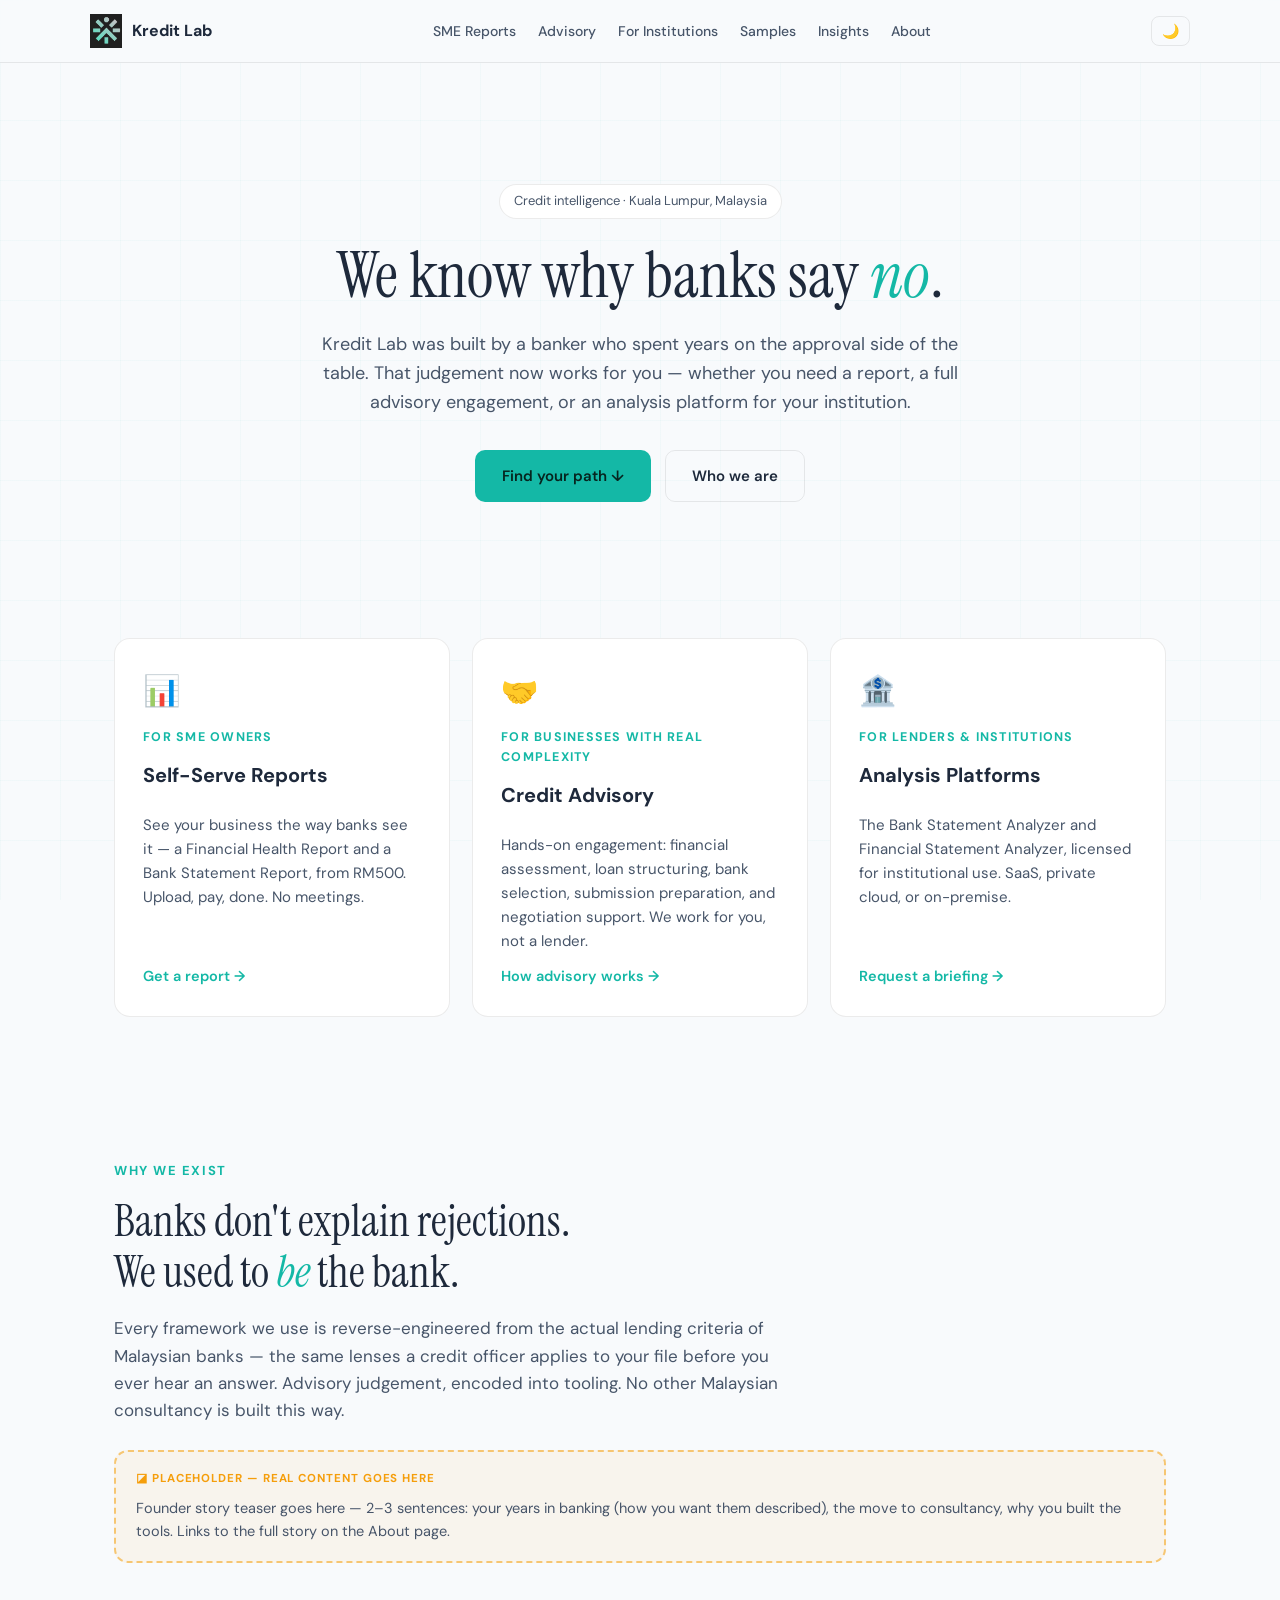
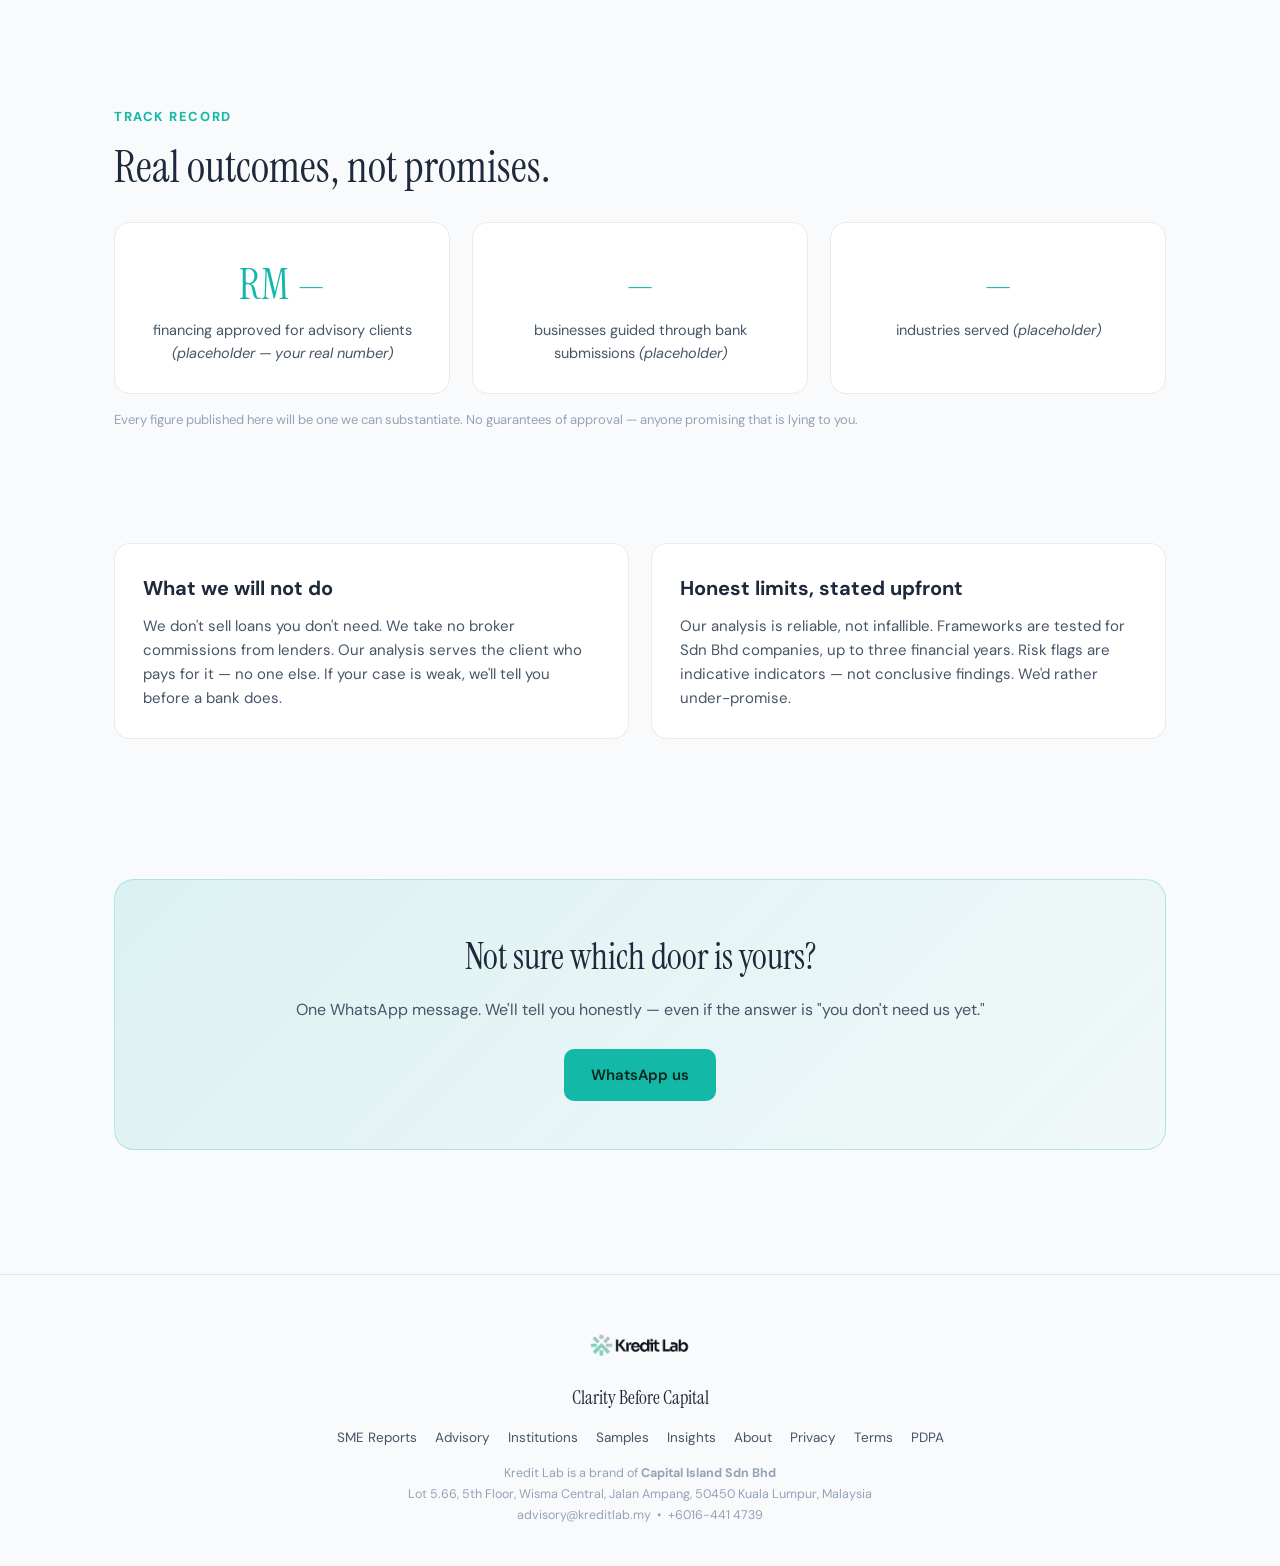
==== index.html @ d52dfe30 "Kredit Lab site - GitHub Pages deploy Co-Authored-By: Claude Fable 5 <noreply@anthropic.com>" ====
<!DOCTYPE html>
<html lang="en" data-theme="light">
<head>
    <meta charset="UTF-8">
    <meta name="viewport" content="width=device-width, initial-scale=1.0">
    <title>Kredit Lab — Credit Intelligence for Malaysian Businesses | Clarity Before Capital</title>
    <meta name="description" content="Built by a banker who sat on the approval side. Financial clarity for SMEs, hands-on credit advisory, and licensed analysis platforms for lenders.">
    <link rel="icon" type="image/png" href="/Chromtabs-logo.png">
    <link rel="preconnect" href="https://fonts.googleapis.com">
    <link rel="preconnect" href="https://fonts.gstatic.com" crossorigin>
    <link href="https://fonts.googleapis.com/css2?family=DM+Sans:ital,opsz,wght@0,9..40,400;0,9..40,500;0,9..40,600;0,9..40,700;1,9..40,400&family=Instrument+Serif:ital@0;1&display=swap" rel="stylesheet">
    <link rel="stylesheet" href="/assets/site.css">
    <script src="/assets/site.js"></script>
</head>
<body>

<nav class="site-nav">
    <div class="nav-inner">
        <a class="logo" href="/"><img src="/Chromtabs-logo.png" alt="Kredit Lab logo"> Kredit Lab</a>
        <div class="nav-links">
            <a href="/services/reports">SME Reports</a>
            <a href="/services/advisory">Advisory</a>
            <a href="/services/institutions">For Institutions</a>
            <a href="/samples">Samples</a>
            <a href="/insights">Insights</a>
            <a href="/about">About</a>
        </div>
        <div style="display:flex; gap:10px; align-items:center;">
            <button class="toggle-btn" data-theme-toggle onclick="toggleTheme()">🌙</button>
            <button class="nav-menu-btn" onclick="toggleMenu()">☰</button>
        </div>
    </div>
</nav>

<main>

    <!-- HERO -->
    <section class="hero container">
        <span class="eyebrow">Credit intelligence · Kuala Lumpur, Malaysia</span>
        <h1>We know why banks say <em>no</em>.</h1>
        <p class="lead">
            Kredit Lab was built by a banker who spent years on the approval side of the table.
            That judgement now works for you — whether you need a report, a full advisory
            engagement, or an analysis platform for your institution.
        </p>
        <div class="btn-row">
            <a class="btn btn-primary" href="#doors">Find your path ↓</a>
            <a class="btn btn-secondary" href="/about">Who we are</a>
        </div>
    </section>

    <!-- THREE DOORS -->
    <section class="block tight" id="doors">
        <div class="container">
            <div class="grid-3">
                <a class="card door" href="/services/reports">
                    <span class="door-icon">📊</span>
                    <span class="door-who">For SME owners</span>
                    <h3>Self-Serve Reports</h3>
                    <p>See your business the way banks see it — a Financial Health Report and a
                       Bank Statement Report, from RM500. Upload, pay, done. No meetings.</p>
                    <span class="door-cta">Get a report →</span>
                </a>
                <a class="card door" href="/services/advisory">
                    <span class="door-icon">🤝</span>
                    <span class="door-who">For businesses with real complexity</span>
                    <h3>Credit Advisory</h3>
                    <p>Hands-on engagement: financial assessment, loan structuring, bank selection,
                       submission preparation, and negotiation support. We work for you, not a lender.</p>
                    <span class="door-cta">How advisory works →</span>
                </a>
                <a class="card door" href="/services/institutions">
                    <span class="door-icon">🏦</span>
                    <span class="door-who">For lenders &amp; institutions</span>
                    <h3>Analysis Platforms</h3>
                    <p>The Bank Statement Analyzer and Financial Statement Analyzer, licensed for
                       institutional use. SaaS, private cloud, or on-premise.</p>
                    <span class="door-cta">Request a briefing →</span>
                </a>
            </div>
        </div>
    </section>

    <!-- STORY STRIP -->
    <section class="block">
        <div class="container">
            <span class="section-label">Why We Exist</span>
            <h2 class="section-title">Banks don't explain rejections.<br>We used to <em>be</em> the bank.</h2>
            <p class="section-sub" style="margin-bottom:26px;">
                Every framework we use is reverse-engineered from the actual lending criteria of
                Malaysian banks — the same lenses a credit officer applies to your file before
                you ever hear an answer. Advisory judgement, encoded into tooling. No other
                Malaysian consultancy is built this way.
            </p>
            <div class="placeholder">
                Founder story teaser goes here — 2–3 sentences: your years in banking (how you
                want them described), the move to consultancy, why you built the tools.
                Links to the full story on the About page.
            </div>
        </div>
    </section>

    <!-- PROOF STRIP -->
    <section class="block tight">
        <div class="container">
            <span class="section-label">Track Record</span>
            <h2 class="section-title">Real outcomes, not promises.</h2>
            <div class="stat-row" style="margin-top:30px;">
                <div class="stat card"><div class="stat-num">RM —</div><div class="stat-label">financing approved for advisory clients <em>(placeholder — your real number)</em></div></div>
                <div class="stat card"><div class="stat-num">—</div><div class="stat-label">businesses guided through bank submissions <em>(placeholder)</em></div></div>
                <div class="stat card"><div class="stat-num">—</div><div class="stat-label">industries served <em>(placeholder)</em></div></div>
            </div>
            <p style="color:var(--text-muted); font-size:13px; margin-top:16px;">
                Every figure published here will be one we can substantiate. No guarantees of approval —
                anyone promising that is lying to you.
            </p>
        </div>
    </section>

    <!-- PHILOSOPHY TEASER -->
    <section class="block tight">
        <div class="container">
            <div class="grid-2">
                <div class="card">
                    <h3>What we will not do</h3>
                    <p>We don't sell loans you don't need. We take no broker commissions from lenders.
                       Our analysis serves the client who pays for it — no one else. If your case is
                       weak, we'll tell you before a bank does.</p>
                </div>
                <div class="card">
                    <h3>Honest limits, stated upfront</h3>
                    <p>Our analysis is reliable, not infallible. Frameworks are tested for Sdn Bhd
                       companies, up to three financial years. Risk flags are indicative indicators —
                       not conclusive findings. We'd rather under-promise.</p>
                </div>
            </div>
        </div>
    </section>

    <!-- CTA -->
    <section class="block">
        <div class="container">
            <div class="cta-band">
                <h2>Not sure which door is yours?</h2>
                <p>One WhatsApp message. We'll tell you honestly — even if the answer is "you don't need us yet."</p>
                <a class="btn btn-primary" href="https://wa.me/60164414739?text=Hi%2C%20I%27d%20like%20to%20know%20which%20Kredit%20Lab%20service%20fits%20my%20business.">WhatsApp us</a>
            </div>
        </div>
    </section>

</main>

<footer class="site-footer">
    <div class="container">
        <img class="theme-logo" src="/KreditLab-light.png" data-logo-light="/KreditLab-light.png" data-logo-dark="/KreditLab-dark.png" alt="Kredit Lab">
        <div class="footer-tagline">Clarity Before Capital</div>
        <div class="footer-links">
            <a href="/services/reports">SME Reports</a>
            <a href="/services/advisory">Advisory</a>
            <a href="/services/institutions">Institutions</a>
            <a href="/samples">Samples</a>
            <a href="/insights">Insights</a>
            <a href="/about">About</a>
            <a href="/legal/privacy">Privacy</a>
            <a href="/legal/terms">Terms</a>
            <a href="/legal/pdpa">PDPA</a>
        </div>
        <div class="footer-legal">
            Kredit Lab is a brand of <strong>Capital Island Sdn Bhd</strong><br>
            Lot 5.66, 5th Floor, Wisma Central, Jalan Ampang, 50450 Kuala Lumpur, Malaysia<br>
            <a href="mailto:advisory@kreditlab.my">advisory@kreditlab.my</a> &nbsp;•&nbsp;
            <a href="tel:+60164414739">+6016-441 4739</a>
        </div>
    </div>
</footer>

</body>
</html>
---- assets/site.css ----
/* ========================================
   KREDIT LAB — Corporate Site Shared Styles
   Matches the original landing page design DNA
   ======================================== */

:root {
    --teal: #14B8A6;
    --teal-dark: #0D9488;
    --teal-glow: rgba(20, 184, 166, 0.15);
    --bg: #0A0F1A;
    --card: #111827;
    --border: rgba(255,255,255,0.08);
    --text-primary: #F1F5F9;
    --text-secondary: #94A3B8;
    --text-muted: #64748B;
    --danger: #EF4444;
    --warning: #F59E0B;
    --font-sans: 'DM Sans', -apple-system, sans-serif;
    --font-serif: 'Instrument Serif', Georgia, serif;
}

[data-theme="light"] {
    --bg: #F8FAFC;
    --card: #FFFFFF;
    --border: rgba(0,0,0,0.08);
    --text-primary: #1E293B;
    --text-secondary: #475569;
    --text-muted: #94A3B8;
}

* { margin: 0; padding: 0; box-sizing: border-box; }
html { scroll-behavior: smooth; }

body {
    font-family: var(--font-sans);
    background: var(--bg);
    color: var(--text-primary);
    line-height: 1.6;
    overflow-x: hidden;
}

body::before {
    content: '';
    position: fixed;
    top: 0; left: 0;
    width: 100%; height: 100%;
    background-image:
        linear-gradient(rgba(20, 184, 166, 0.03) 1px, transparent 1px),
        linear-gradient(90deg, rgba(20, 184, 166, 0.03) 1px, transparent 1px);
    background-size: 60px 60px;
    pointer-events: none;
    z-index: -1;
}

.container { max-width: 1100px; margin: 0 auto; padding: 0 24px; }

/* ========== NAV ========== */
nav.site-nav {
    position: fixed;
    top: 0; left: 0; right: 0;
    z-index: 100;
    padding: 14px 24px;
    background: rgba(10, 15, 26, 0.85);
    backdrop-filter: blur(20px);
    border-bottom: 1px solid var(--border);
}
[data-theme="light"] nav.site-nav { background: rgba(248, 250, 252, 0.92); }

.nav-inner {
    max-width: 1100px;
    margin: 0 auto;
    display: flex;
    justify-content: space-between;
    align-items: center;
    gap: 16px;
}

.logo {
    display: flex;
    align-items: center;
    gap: 10px;
    text-decoration: none;
    color: var(--text-primary);
    font-weight: 700;
    white-space: nowrap;
}
.logo img { height: 34px; width: auto; }

.nav-links {
    display: flex;
    align-items: center;
    gap: 22px;
    flex-wrap: wrap;
}
.nav-links a {
    color: var(--text-secondary);
    text-decoration: none;
    font-size: 14px;
    font-weight: 500;
    transition: color 0.2s;
}
.nav-links a:hover, .nav-links a.active { color: var(--teal); }

.toggle-btn {
    background: none;
    border: 1px solid var(--border);
    color: var(--text-secondary);
    border-radius: 8px;
    padding: 6px 10px;
    cursor: pointer;
    font-size: 14px;
    transition: all 0.2s;
}
.toggle-btn:hover { border-color: var(--teal); color: var(--teal); }

/* mobile nav */
.nav-menu-btn { display: none; }
@media (max-width: 860px) {
    .nav-links {
        display: none;
        position: absolute;
        top: 100%;
        left: 0; right: 0;
        flex-direction: column;
        align-items: flex-start;
        background: var(--bg);
        border-bottom: 1px solid var(--border);
        padding: 16px 24px;
        gap: 14px;
    }
    .nav-links.open { display: flex; }
    .nav-menu-btn {
        display: inline-block;
        background: none;
        border: 1px solid var(--border);
        color: var(--text-secondary);
        border-radius: 8px;
        padding: 6px 12px;
        cursor: pointer;
        font-size: 16px;
    }
}

/* ========== SECTIONS ========== */
main { padding-top: 64px; }

section.block { padding: 84px 0; }
section.block.tight { padding: 56px 0; }

.section-label {
    display: inline-block;
    color: var(--teal);
    font-size: 13px;
    font-weight: 700;
    text-transform: uppercase;
    letter-spacing: 0.12em;
    margin-bottom: 14px;
}

.section-title {
    font-family: var(--font-serif);
    font-size: clamp(30px, 4.5vw, 44px);
    font-weight: 400;
    line-height: 1.15;
    margin-bottom: 18px;
}
.section-title em { color: var(--teal); font-style: italic; }

.section-sub {
    color: var(--text-secondary);
    font-size: 17px;
    max-width: 680px;
}

/* ========== HERO ========== */
.hero { padding: 120px 0 80px; text-align: center; }
.hero .eyebrow {
    display: inline-block;
    border: 1px solid var(--border);
    background: var(--card);
    color: var(--text-secondary);
    border-radius: 999px;
    font-size: 13px;
    padding: 6px 14px;
    margin-bottom: 22px;
}
.hero h1 {
    font-family: var(--font-serif);
    font-weight: 400;
    font-size: clamp(38px, 6.5vw, 64px);
    line-height: 1.08;
    max-width: 820px;
    margin: 0 auto 20px;
}
.hero h1 em { color: var(--teal); font-style: italic; }
.hero p.lead {
    color: var(--text-secondary);
    font-size: 18px;
    max-width: 640px;
    margin: 0 auto 34px;
}

/* ========== BUTTONS ========== */
.btn {
    display: inline-block;
    border-radius: 10px;
    padding: 13px 26px;
    font-size: 15px;
    font-weight: 600;
    text-decoration: none;
    cursor: pointer;
    transition: all 0.2s;
    border: 1px solid transparent;
}
.btn-primary {
    background: var(--teal);
    color: #06251f;
}
.btn-primary:hover { background: var(--teal-dark); color: #fff; }
.btn-secondary {
    background: transparent;
    color: var(--text-primary);
    border-color: var(--border);
}
.btn-secondary:hover { border-color: var(--teal); color: var(--teal); }
.btn-row { display: flex; gap: 14px; justify-content: center; flex-wrap: wrap; }

/* ========== CARDS / GRIDS ========== */
.grid-3 { display: grid; grid-template-columns: repeat(3, 1fr); gap: 22px; }
.grid-2 { display: grid; grid-template-columns: repeat(2, 1fr); gap: 22px; }
@media (max-width: 860px) { .grid-3, .grid-2 { grid-template-columns: 1fr; } }

.card {
    background: var(--card);
    border: 1px solid var(--border);
    border-radius: 16px;
    padding: 28px;
    transition: border-color .2s, transform .2s;
}
.card:hover { border-color: rgba(20,184,166,0.4); }

.card h3 {
    font-size: 20px;
    font-weight: 700;
    margin-bottom: 10px;
}
.card p { color: var(--text-secondary); font-size: 15px; }

.door {
    display: flex;
    flex-direction: column;
    gap: 12px;
    text-decoration: none;
    color: var(--text-primary);
}
.door .door-icon { font-size: 30px; }
.door .door-who {
    color: var(--teal);
    font-size: 12.5px;
    font-weight: 700;
    text-transform: uppercase;
    letter-spacing: 0.1em;
}
.door .door-cta {
    margin-top: auto;
    color: var(--teal);
    font-weight: 600;
    font-size: 14.5px;
}

/* ========== LISTS / STEPS ========== */
.step-list { list-style: none; display: flex; flex-direction: column; gap: 18px; }
.step-list li {
    display: flex; gap: 16px; align-items: flex-start;
    background: var(--card);
    border: 1px solid var(--border);
    border-radius: 14px;
    padding: 20px 22px;
}
.step-num {
    flex: none;
    width: 34px; height: 34px;
    border-radius: 50%;
    background: var(--teal-glow);
    color: var(--teal);
    font-weight: 700;
    display: flex; align-items: center; justify-content: center;
}
.step-list h4 { font-size: 16.5px; margin-bottom: 4px; }
.step-list p { color: var(--text-secondary); font-size: 14.5px; }

/* ========== COMPARISON TABLE ========== */
.compare { width: 100%; border-collapse: collapse; font-size: 15px; }
.compare th, .compare td {
    text-align: left;
    padding: 14px 16px;
    border-bottom: 1px solid var(--border);
    vertical-align: top;
}
.compare th { color: var(--text-muted); font-weight: 600; font-size: 13px; text-transform: uppercase; letter-spacing: .08em; }
.compare td:first-child { color: var(--text-muted); width: 30%; }
.compare .yes { color: var(--teal); font-weight: 600; }
.compare-wrap { overflow-x: auto; border: 1px solid var(--border); border-radius: 14px; background: var(--card); }

/* ========== STATS ========== */
.stat-row { display: grid; grid-template-columns: repeat(3, 1fr); gap: 22px; text-align: center; }
@media (max-width: 700px) { .stat-row { grid-template-columns: 1fr; } }
.stat .stat-num {
    font-family: var(--font-serif);
    font-size: 42px;
    color: var(--teal);
}
.stat .stat-label { color: var(--text-secondary); font-size: 14.5px; }

/* ========== PLACEHOLDER MARKER ========== */
.placeholder {
    border: 2px dashed rgba(245, 158, 11, 0.55);
    background: rgba(245, 158, 11, 0.06);
    border-radius: 14px;
    padding: 18px 20px;
    color: var(--text-secondary);
    font-size: 14.5px;
}
.placeholder::before {
    content: '◪ PLACEHOLDER — real content goes here';
    display: block;
    color: var(--warning);
    font-size: 11.5px;
    font-weight: 700;
    letter-spacing: 0.08em;
    text-transform: uppercase;
    margin-bottom: 8px;
}

/* ========== DRAFT BANNER (legal) ========== */
.draft-banner {
    background: rgba(245, 158, 11, 0.1);
    border: 1px solid rgba(245, 158, 11, 0.4);
    color: var(--warning);
    border-radius: 12px;
    padding: 14px 18px;
    font-size: 14px;
    font-weight: 600;
    margin-bottom: 34px;
}

/* ========== PROSE (legal / articles) ========== */
.prose { max-width: 760px; }
.prose h2 { font-size: 22px; margin: 34px 0 10px; }
.prose h3 { font-size: 17px; margin: 24px 0 8px; }
.prose p, .prose li { color: var(--text-secondary); font-size: 15.5px; margin-bottom: 12px; }
.prose ul, .prose ol { padding-left: 22px; margin-bottom: 14px; }

/* ========== FORMS ========== */
.form-grid { display: grid; gap: 16px; max-width: 620px; }
.form-grid label { font-size: 13.5px; font-weight: 600; color: var(--text-secondary); display: block; margin-bottom: 6px; }
.form-grid input, .form-grid textarea, .form-grid select {
    width: 100%;
    background: var(--card);
    border: 1px solid var(--border);
    border-radius: 10px;
    color: var(--text-primary);
    font-family: var(--font-sans);
    font-size: 15px;
    padding: 12px 14px;
}
.form-grid input:focus, .form-grid textarea:focus { outline: none; border-color: var(--teal); }

/* ========== CTA BAND ========== */
.cta-band {
    background: linear-gradient(135deg, rgba(20,184,166,0.12), rgba(20,184,166,0.03));
    border: 1px solid rgba(20,184,166,0.25);
    border-radius: 20px;
    padding: 48px 40px;
    text-align: center;
}
.cta-band h2 { font-family: var(--font-serif); font-weight: 400; font-size: clamp(26px, 4vw, 36px); margin-bottom: 12px; }
.cta-band p { color: var(--text-secondary); margin-bottom: 26px; }

/* ========== FOOTER ========== */
footer.site-footer {
    border-top: 1px solid var(--border);
    padding: 48px 0 40px;
    margin-top: 40px;
    text-align: center;
}
footer.site-footer .theme-logo { height: 40px; margin-bottom: 12px; }
.footer-tagline { font-family: var(--font-serif); font-size: 19px; margin-bottom: 8px; }
.footer-links { display: flex; gap: 18px; justify-content: center; flex-wrap: wrap; margin: 14px 0; }
.footer-links a { color: var(--text-secondary); font-size: 13.5px; text-decoration: none; }
.footer-links a:hover { color: var(--teal); }
.footer-legal { color: var(--text-muted); font-size: 12.5px; line-height: 1.7; }
.footer-legal a { color: var(--text-muted); text-decoration: none; }
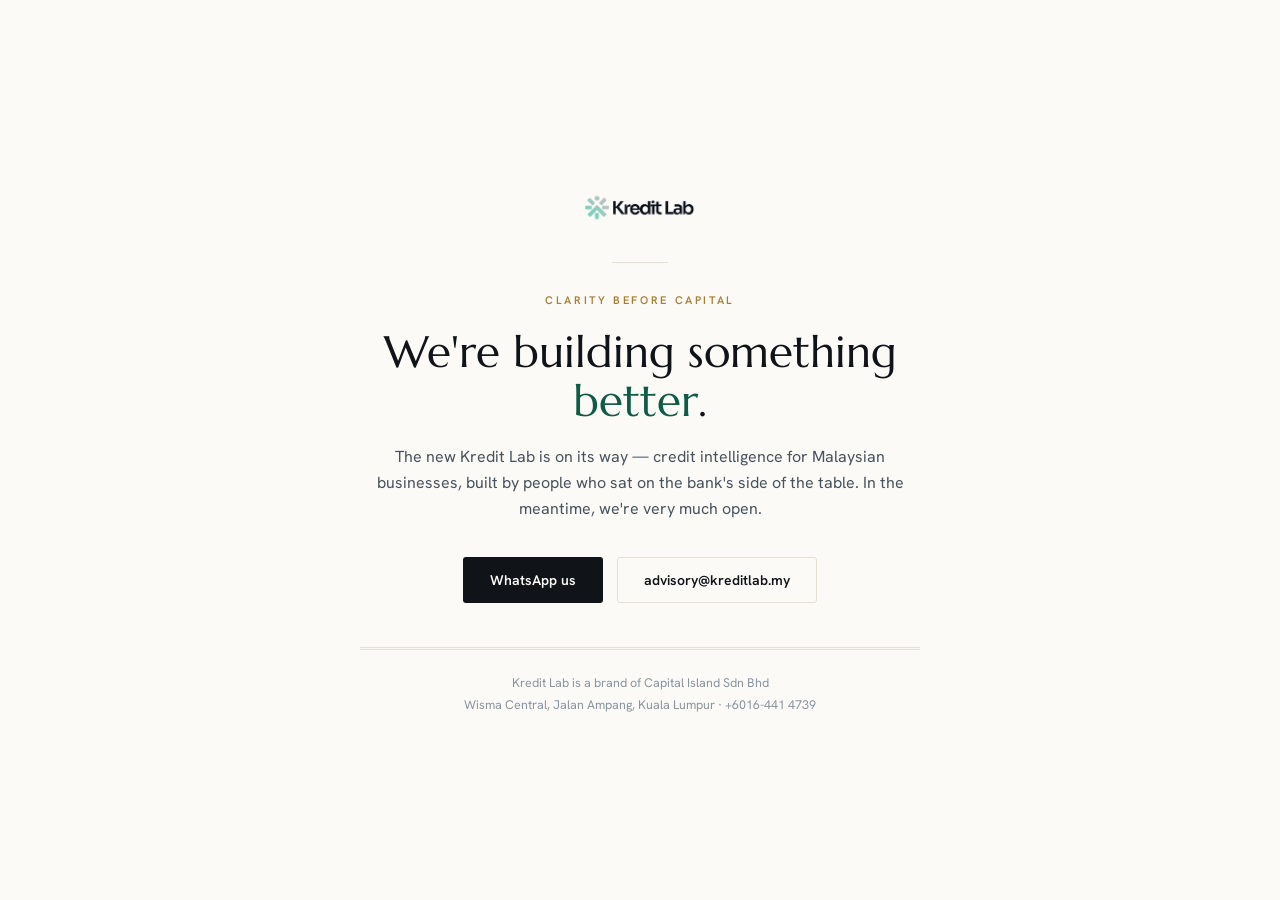
==== commit 47f03a1b: "Public holding page while site is under construction Full site continues on preview; CNAME and .noje" ====
--- a/index.html
+++ b/index.html
@@ -1,178 +1,91 @@
 <!DOCTYPE html>
-<html lang="en" data-theme="light">
+<html lang="en">
 <head>
     <meta charset="UTF-8">
     <meta name="viewport" content="width=device-width, initial-scale=1.0">
-    <title>Kredit Lab — Credit Intelligence for Malaysian Businesses | Clarity Before Capital</title>
-    <meta name="description" content="Built by a banker who sat on the approval side. Financial clarity for SMEs, hands-on credit advisory, and licensed analysis platforms for lenders.">
+    <title>Kredit Lab — Clarity Before Capital</title>
+    <meta name="description" content="Kredit Lab is upgrading. Credit intelligence for Malaysian businesses — back soon.">
+    <meta name="robots" content="noindex">
     <link rel="icon" type="image/png" href="/Chromtabs-logo.png">
     <link rel="preconnect" href="https://fonts.googleapis.com">
     <link rel="preconnect" href="https://fonts.gstatic.com" crossorigin>
-    <link href="https://fonts.googleapis.com/css2?family=DM+Sans:ital,opsz,wght@0,9..40,400;0,9..40,500;0,9..40,600;0,9..40,700;1,9..40,400&family=Instrument+Serif:ital@0;1&display=swap" rel="stylesheet">
-    <link rel="stylesheet" href="/assets/site.css">
-    <script src="/assets/site.js"></script>
+    <link href="https://fonts.googleapis.com/css2?family=Marcellus&family=Hanken+Grotesk:wght@400;500;600&display=swap" rel="stylesheet">
+    <style>
+        :root {
+            --paper: #FBFAF7; --ink: #101418; --ink-2: #48525C;
+            --line: #E3E0D6; --accent: #0F5C46; --gold: #A67F35;
+        }
+        * { margin: 0; padding: 0; box-sizing: border-box; }
+        body {
+            font-family: 'Hanken Grotesk', -apple-system, sans-serif;
+            background: var(--paper);
+            color: var(--ink);
+            min-height: 100vh;
+            display: flex;
+            align-items: center;
+            justify-content: center;
+            padding: 32px;
+        }
+        .wrap { max-width: 560px; text-align: center; }
+        .logo { height: 44px; margin-bottom: 30px; }
+        .rule { width: 56px; height: 1px; background: var(--line); margin: 0 auto 30px; }
+        .eyebrow {
+            color: var(--gold);
+            font-size: 11px; font-weight: 600;
+            text-transform: uppercase; letter-spacing: 0.24em;
+            margin-bottom: 20px;
+        }
+        h1 {
+            font-family: 'Marcellus', Georgia, serif;
+            font-weight: 400;
+            font-size: clamp(30px, 6vw, 44px);
+            line-height: 1.12;
+            margin-bottom: 18px;
+        }
+        h1 em { color: var(--accent); font-style: normal; }
+        p { color: var(--ink-2); font-size: 16px; line-height: 1.65; margin-bottom: 34px; }
+        .actions { display: flex; gap: 14px; justify-content: center; flex-wrap: wrap; margin-bottom: 44px; }
+        .btn {
+            display: inline-block;
+            border-radius: 3px;
+            padding: 13px 26px;
+            font-size: 14px; font-weight: 600;
+            text-decoration: none;
+            border: 1px solid transparent;
+            transition: all .15s;
+        }
+        .btn-primary { background: var(--ink); color: var(--paper); }
+        .btn-primary:hover { background: var(--accent); color: #fff; }
+        .btn-secondary { background: transparent; color: var(--ink); border-color: var(--line); }
+        .btn-secondary:hover { border-color: var(--ink); }
+        .colophon {
+            border-top: 3px double var(--line);
+            padding-top: 22px;
+            color: #8A94A0;
+            font-size: 12.5px;
+            line-height: 1.8;
+        }
+        .colophon a { color: #8A94A0; text-decoration: none; }
+    </style>
 </head>
 <body>
-
-<nav class="site-nav">
-    <div class="nav-inner">
-        <a class="logo" href="/"><img src="/Chromtabs-logo.png" alt="Kredit Lab logo"> Kredit Lab</a>
-        <div class="nav-links">
-            <a href="/services/reports">SME Reports</a>
-            <a href="/services/advisory">Advisory</a>
-            <a href="/services/institutions">For Institutions</a>
-            <a href="/samples">Samples</a>
-            <a href="/insights">Insights</a>
-            <a href="/about">About</a>
+    <div class="wrap">
+        <img class="logo" src="/KreditLab-light.png" alt="Kredit Lab">
+        <div class="rule"></div>
+        <div class="eyebrow">Clarity Before Capital</div>
+        <h1>We're building something <em>better</em>.</h1>
+        <p>The new Kredit Lab is on its way — credit intelligence for Malaysian businesses,
+        built by people who sat on the bank's side of the table. In the meantime, we're
+        very much open.</p>
+        <div class="actions">
+            <a class="btn btn-primary" href="https://wa.me/60164414739?text=Hi%2C%20I%27d%20like%20to%20know%20more%20about%20Kredit%20Lab.">WhatsApp us</a>
+            <a class="btn btn-secondary" href="mailto:advisory@kreditlab.my">advisory@kreditlab.my</a>
         </div>
-        <div style="display:flex; gap:10px; align-items:center;">
-            <button class="toggle-btn" data-theme-toggle onclick="toggleTheme()">🌙</button>
-            <button class="nav-menu-btn" onclick="toggleMenu()">☰</button>
-        </div>
-    </div>
-</nav>
-
-<main>
-
-    <!-- HERO -->
-    <section class="hero container">
-        <span class="eyebrow">Credit intelligence · Kuala Lumpur, Malaysia</span>
-        <h1>We know why banks say <em>no</em>.</h1>
-        <p class="lead">
-            Kredit Lab was built by a banker who spent years on the approval side of the table.
-            That judgement now works for you — whether you need a report, a full advisory
-            engagement, or an analysis platform for your institution.
-        </p>
-        <div class="btn-row">
-            <a class="btn btn-primary" href="#doors">Find your path ↓</a>
-            <a class="btn btn-secondary" href="/about">Who we are</a>
-        </div>
-    </section>
-
-    <!-- THREE DOORS -->
-    <section class="block tight" id="doors">
-        <div class="container">
-            <div class="grid-3">
-                <a class="card door" href="/services/reports">
-                    <span class="door-icon">📊</span>
-                    <span class="door-who">For SME owners</span>
-                    <h3>Self-Serve Reports</h3>
-                    <p>See your business the way banks see it — a Financial Health Report and a
-                       Bank Statement Report, from RM500. Upload, pay, done. No meetings.</p>
-                    <span class="door-cta">Get a report →</span>
-                </a>
-                <a class="card door" href="/services/advisory">
-                    <span class="door-icon">🤝</span>
-                    <span class="door-who">For businesses with real complexity</span>
-                    <h3>Credit Advisory</h3>
-                    <p>Hands-on engagement: financial assessment, loan structuring, bank selection,
-                       submission preparation, and negotiation support. We work for you, not a lender.</p>
-                    <span class="door-cta">How advisory works →</span>
-                </a>
-                <a class="card door" href="/services/institutions">
-                    <span class="door-icon">🏦</span>
-                    <span class="door-who">For lenders &amp; institutions</span>
-                    <h3>Analysis Platforms</h3>
-                    <p>The Bank Statement Analyzer and Financial Statement Analyzer, licensed for
-                       institutional use. SaaS, private cloud, or on-premise.</p>
-                    <span class="door-cta">Request a briefing →</span>
-                </a>
-            </div>
-        </div>
-    </section>
-
-    <!-- STORY STRIP -->
-    <section class="block">
-        <div class="container">
-            <span class="section-label">Why We Exist</span>
-            <h2 class="section-title">Banks don't explain rejections.<br>We used to <em>be</em> the bank.</h2>
-            <p class="section-sub" style="margin-bottom:26px;">
-                Every framework we use is reverse-engineered from the actual lending criteria of
-                Malaysian banks — the same lenses a credit officer applies to your file before
-                you ever hear an answer. Advisory judgement, encoded into tooling. No other
-                Malaysian consultancy is built this way.
-            </p>
-            <div class="placeholder">
-                Founder story teaser goes here — 2–3 sentences: your years in banking (how you
-                want them described), the move to consultancy, why you built the tools.
-                Links to the full story on the About page.
-            </div>
-        </div>
-    </section>
-
-    <!-- PROOF STRIP -->
-    <section class="block tight">
-        <div class="container">
-            <span class="section-label">Track Record</span>
-            <h2 class="section-title">Real outcomes, not promises.</h2>
-            <div class="stat-row" style="margin-top:30px;">
-                <div class="stat card"><div class="stat-num">RM —</div><div class="stat-label">financing approved for advisory clients <em>(placeholder — your real number)</em></div></div>
-                <div class="stat card"><div class="stat-num">—</div><div class="stat-label">businesses guided through bank submissions <em>(placeholder)</em></div></div>
-                <div class="stat card"><div class="stat-num">—</div><div class="stat-label">industries served <em>(placeholder)</em></div></div>
-            </div>
-            <p style="color:var(--text-muted); font-size:13px; margin-top:16px;">
-                Every figure published here will be one we can substantiate. No guarantees of approval —
-                anyone promising that is lying to you.
-            </p>
-        </div>
-    </section>
-
-    <!-- PHILOSOPHY TEASER -->
-    <section class="block tight">
-        <div class="container">
-            <div class="grid-2">
-                <div class="card">
-                    <h3>What we will not do</h3>
-                    <p>We don't sell loans you don't need. We take no broker commissions from lenders.
-                       Our analysis serves the client who pays for it — no one else. If your case is
-                       weak, we'll tell you before a bank does.</p>
-                </div>
-                <div class="card">
-                    <h3>Honest limits, stated upfront</h3>
-                    <p>Our analysis is reliable, not infallible. Frameworks are tested for Sdn Bhd
-                       companies, up to three financial years. Risk flags are indicative indicators —
-                       not conclusive findings. We'd rather under-promise.</p>
-                </div>
-            </div>
-        </div>
-    </section>
-
-    <!-- CTA -->
-    <section class="block">
-        <div class="container">
-            <div class="cta-band">
-                <h2>Not sure which door is yours?</h2>
-                <p>One WhatsApp message. We'll tell you honestly — even if the answer is "you don't need us yet."</p>
-                <a class="btn btn-primary" href="https://wa.me/60164414739?text=Hi%2C%20I%27d%20like%20to%20know%20which%20Kredit%20Lab%20service%20fits%20my%20business.">WhatsApp us</a>
-            </div>
-        </div>
-    </section>
-
-</main>
-
-<footer class="site-footer">
-    <div class="container">
-        <img class="theme-logo" src="/KreditLab-light.png" data-logo-light="/KreditLab-light.png" data-logo-dark="/KreditLab-dark.png" alt="Kredit Lab">
-        <div class="footer-tagline">Clarity Before Capital</div>
-        <div class="footer-links">
-            <a href="/services/reports">SME Reports</a>
-            <a href="/services/advisory">Advisory</a>
-            <a href="/services/institutions">Institutions</a>
-            <a href="/samples">Samples</a>
-            <a href="/insights">Insights</a>
-            <a href="/about">About</a>
-            <a href="/legal/privacy">Privacy</a>
-            <a href="/legal/terms">Terms</a>
-            <a href="/legal/pdpa">PDPA</a>
-        </div>
-        <div class="footer-legal">
-            Kredit Lab is a brand of <strong>Capital Island Sdn Bhd</strong><br>
-            Lot 5.66, 5th Floor, Wisma Central, Jalan Ampang, 50450 Kuala Lumpur, Malaysia<br>
-            <a href="mailto:advisory@kreditlab.my">advisory@kreditlab.my</a> &nbsp;•&nbsp;
+        <div class="colophon">
+            Kredit Lab is a brand of Capital Island Sdn Bhd<br>
+            Wisma Central, Jalan Ampang, Kuala Lumpur ·
             <a href="tel:+60164414739">+6016-441 4739</a>
         </div>
     </div>
-</footer>
-
 </body>
 </html>
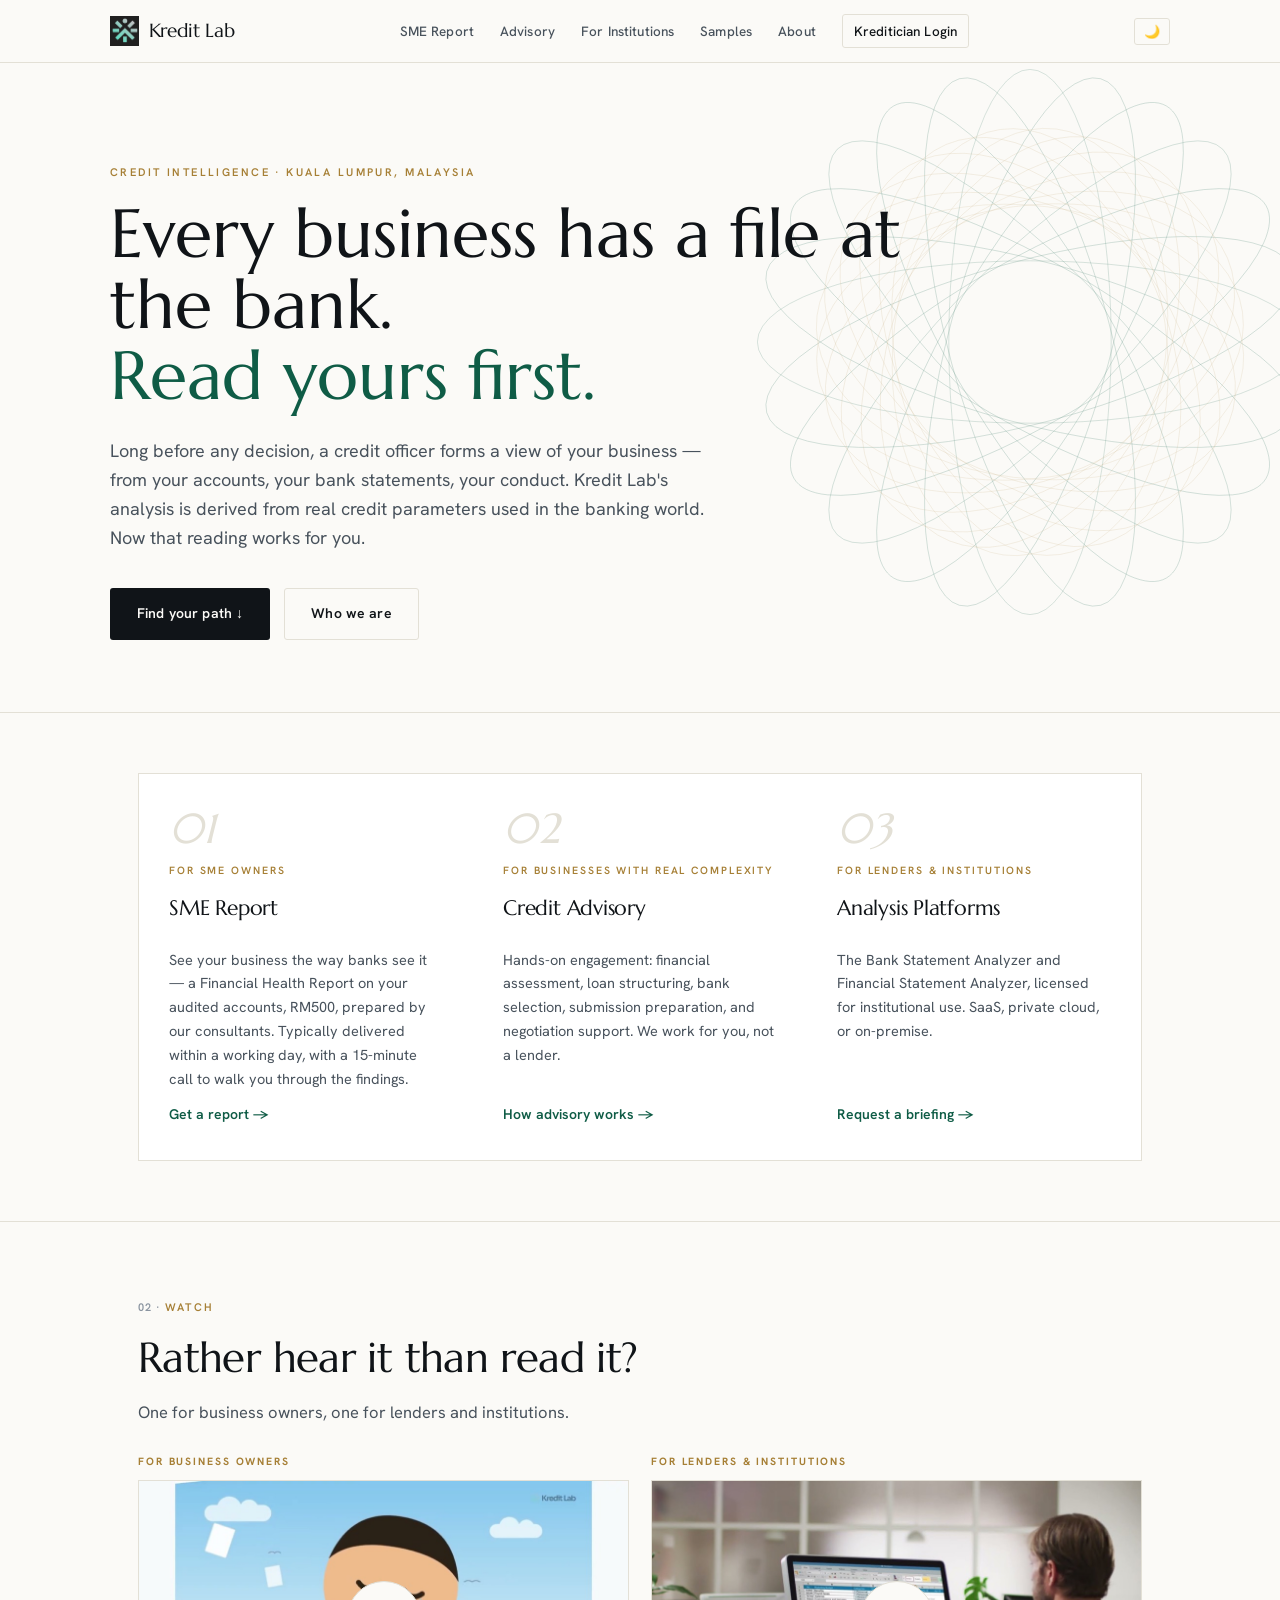
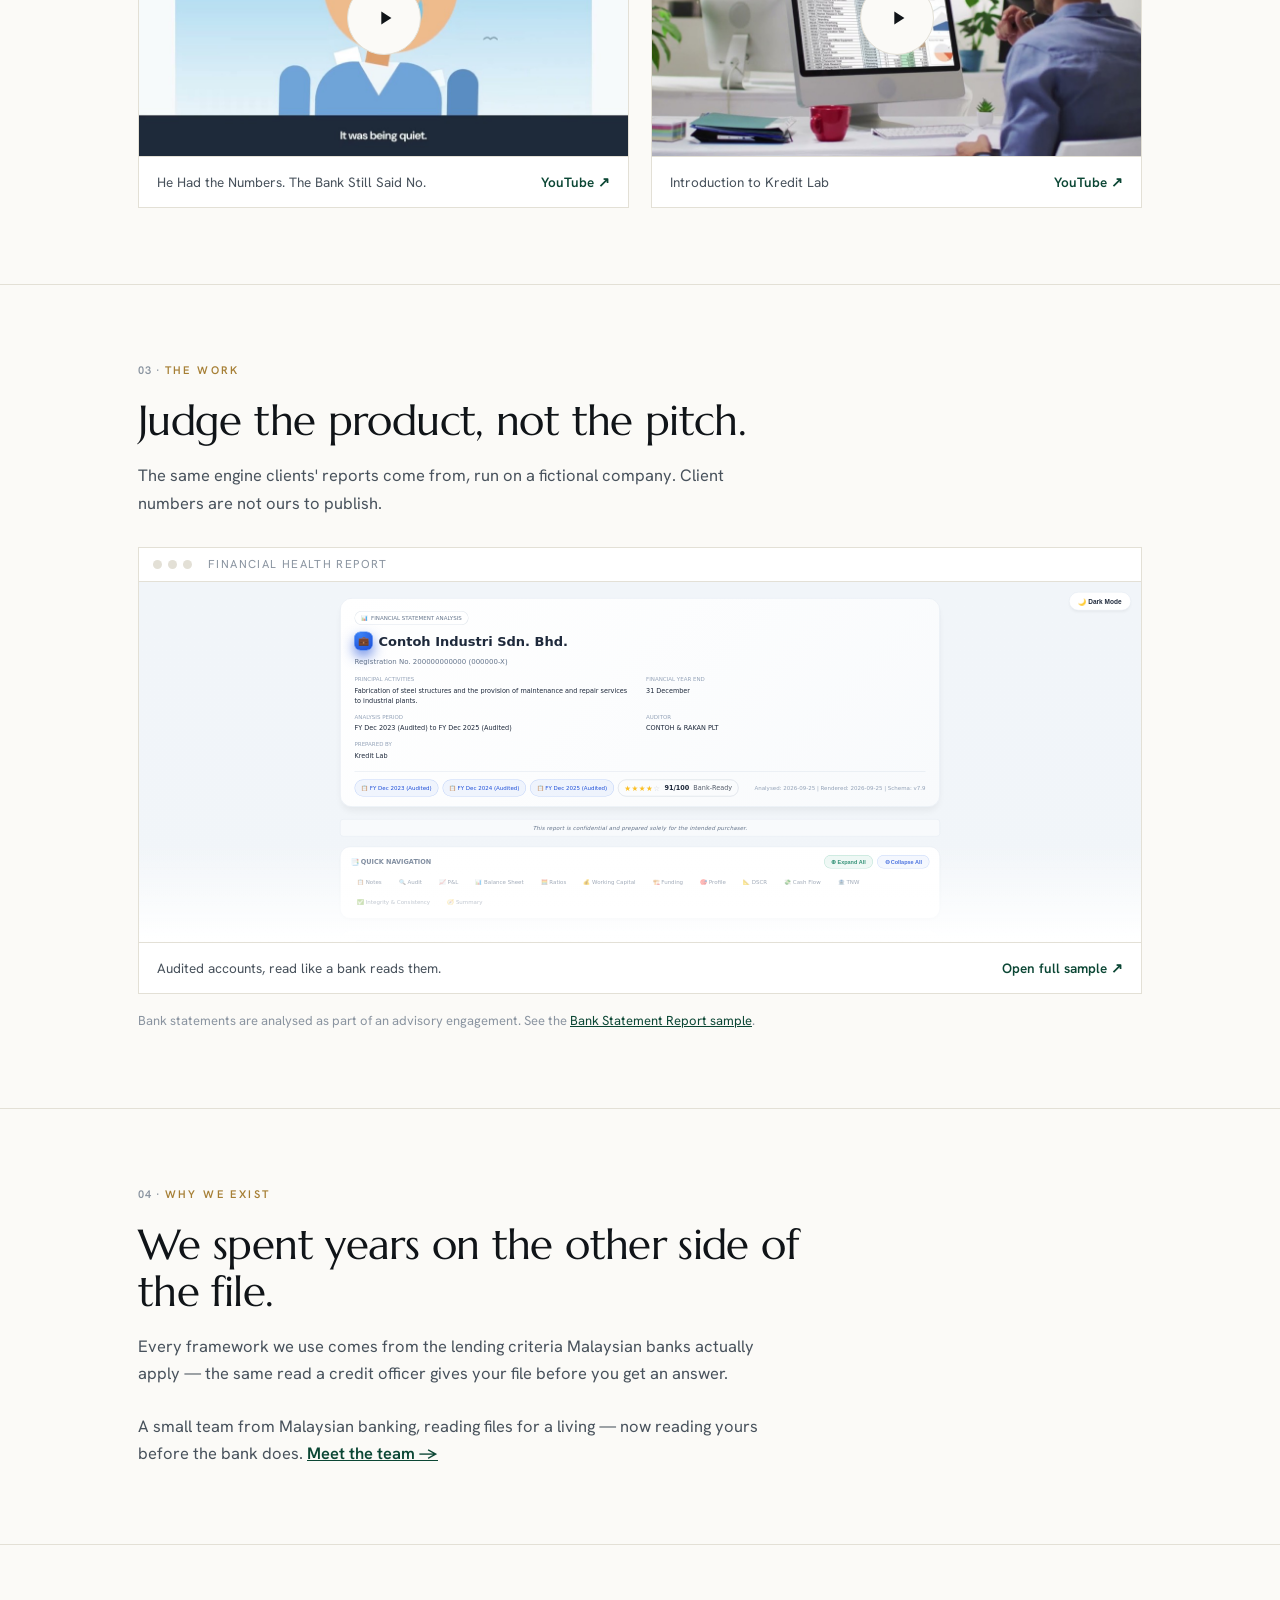
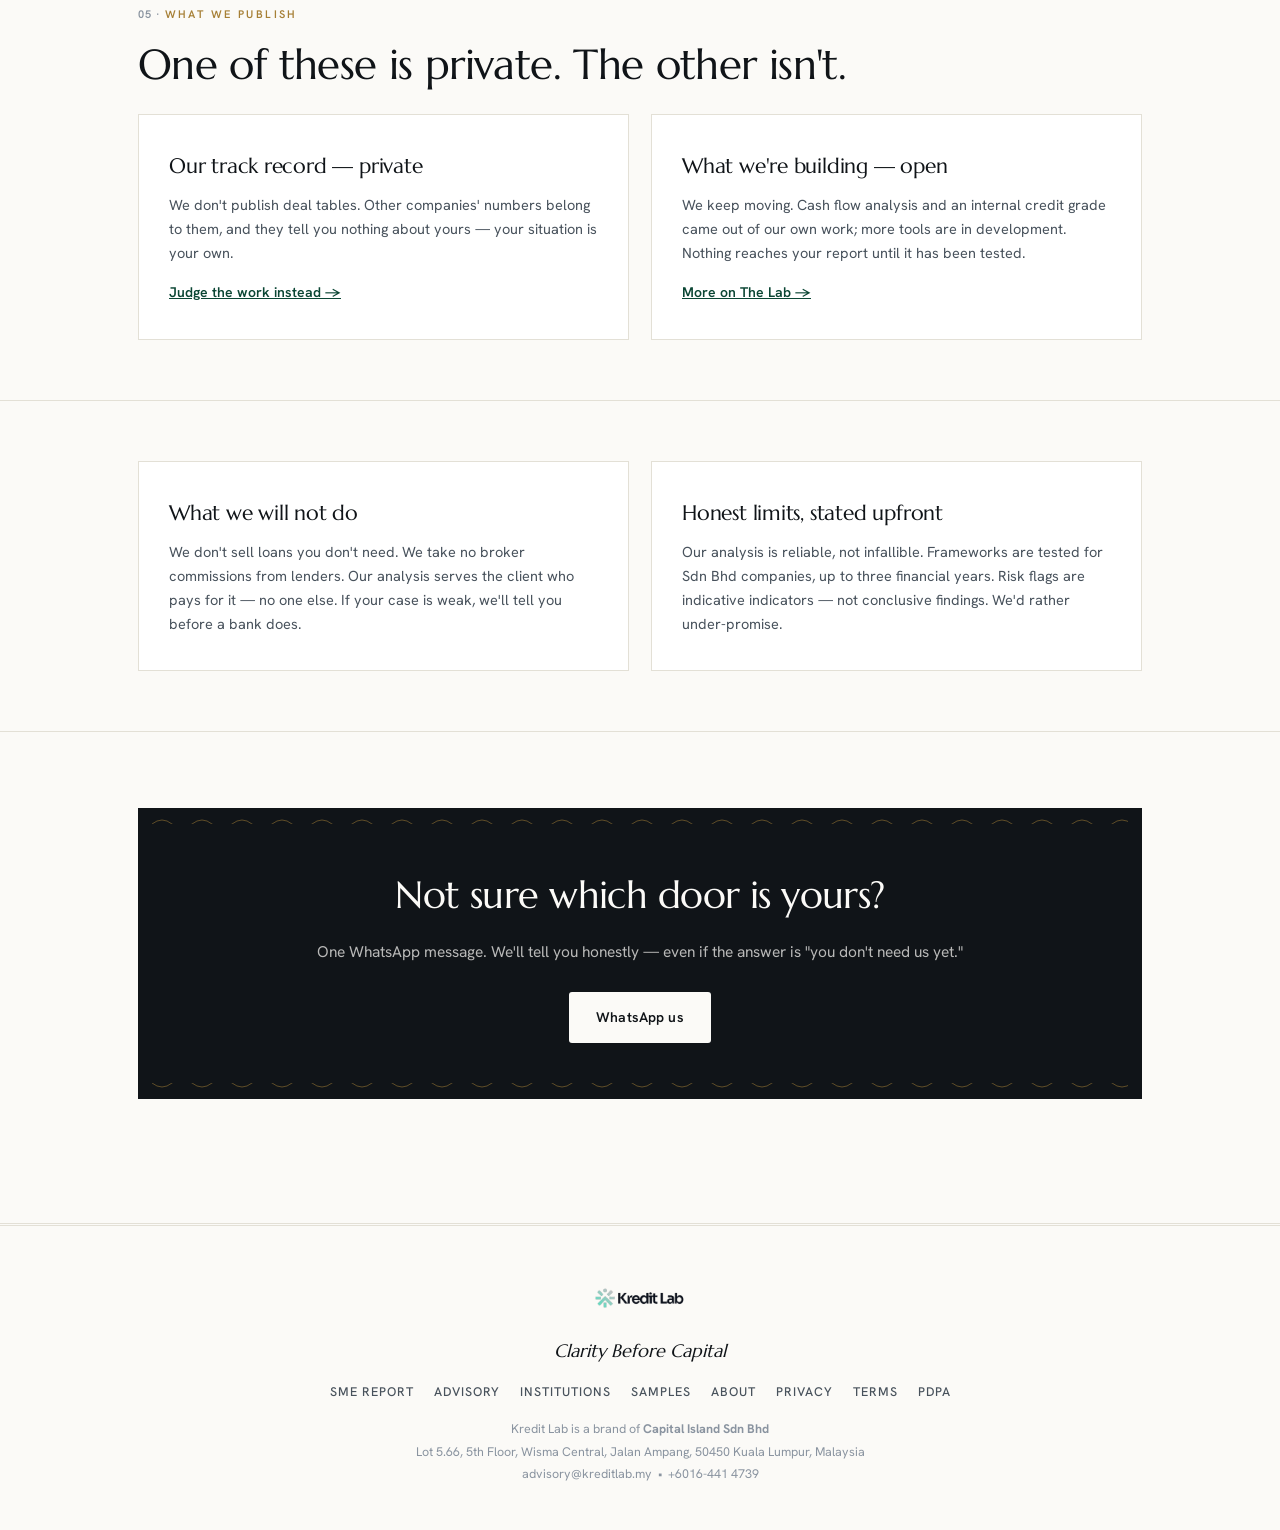
==== commit d6532570: "Go live: full corporate site Replaces the holding page with the complete site (three-door homepage, " ====
--- a/index.html
+++ b/index.html
@@ -1,91 +1,242 @@
 <!DOCTYPE html>
-<html lang="en">
+<html lang="en" data-theme="light">
 <head>
     <meta charset="UTF-8">
     <meta name="viewport" content="width=device-width, initial-scale=1.0">
-    <title>Kredit Lab — Clarity Before Capital</title>
-    <meta name="description" content="Kredit Lab is upgrading. Credit intelligence for Malaysian businesses — back soon.">
-    <meta name="robots" content="noindex">
-    <link rel="icon" type="image/png" href="/Chromtabs-logo.png">
+    <title>Kredit Lab — Credit Intelligence for Malaysian Businesses | Clarity Before Capital</title>
+    <meta name="description" content="Credit intelligence for Malaysian businesses. Financial clarity for SMEs, hands-on credit advisory, and licensed analysis platforms for lenders — analysis derived from real credit parameters used in the banking world.">
+    <link rel="icon" type="image/svg+xml" href="/assets/favicon.svg"><link rel="icon" type="image/png" href="/Chromtabs-logo.png">
     <link rel="preconnect" href="https://fonts.googleapis.com">
     <link rel="preconnect" href="https://fonts.gstatic.com" crossorigin>
-    <link href="https://fonts.googleapis.com/css2?family=Marcellus&family=Hanken+Grotesk:wght@400;500;600&display=swap" rel="stylesheet">
-    <style>
-        :root {
-            --paper: #FBFAF7; --ink: #101418; --ink-2: #48525C;
-            --line: #E3E0D6; --accent: #0F5C46; --gold: #A67F35;
-        }
-        * { margin: 0; padding: 0; box-sizing: border-box; }
-        body {
-            font-family: 'Hanken Grotesk', -apple-system, sans-serif;
-            background: var(--paper);
-            color: var(--ink);
-            min-height: 100vh;
-            display: flex;
-            align-items: center;
-            justify-content: center;
-            padding: 32px;
-        }
-        .wrap { max-width: 560px; text-align: center; }
-        .logo { height: 44px; margin-bottom: 30px; }
-        .rule { width: 56px; height: 1px; background: var(--line); margin: 0 auto 30px; }
-        .eyebrow {
-            color: var(--gold);
-            font-size: 11px; font-weight: 600;
-            text-transform: uppercase; letter-spacing: 0.24em;
-            margin-bottom: 20px;
-        }
-        h1 {
-            font-family: 'Marcellus', Georgia, serif;
-            font-weight: 400;
-            font-size: clamp(30px, 6vw, 44px);
-            line-height: 1.12;
-            margin-bottom: 18px;
-        }
-        h1 em { color: var(--accent); font-style: normal; }
-        p { color: var(--ink-2); font-size: 16px; line-height: 1.65; margin-bottom: 34px; }
-        .actions { display: flex; gap: 14px; justify-content: center; flex-wrap: wrap; margin-bottom: 44px; }
-        .btn {
-            display: inline-block;
-            border-radius: 3px;
-            padding: 13px 26px;
-            font-size: 14px; font-weight: 600;
-            text-decoration: none;
-            border: 1px solid transparent;
-            transition: all .15s;
-        }
-        .btn-primary { background: var(--ink); color: var(--paper); }
-        .btn-primary:hover { background: var(--accent); color: #fff; }
-        .btn-secondary { background: transparent; color: var(--ink); border-color: var(--line); }
-        .btn-secondary:hover { border-color: var(--ink); }
-        .colophon {
-            border-top: 3px double var(--line);
-            padding-top: 22px;
-            color: #8A94A0;
-            font-size: 12.5px;
-            line-height: 1.8;
-        }
-        .colophon a { color: #8A94A0; text-decoration: none; }
-    </style>
+    <link href="https://fonts.googleapis.com/css2?family=Marcellus&family=Hanken+Grotesk:wght@400;500;600;700&display=swap" rel="stylesheet">
+    <link rel="stylesheet" href="/assets/site.css?v=20260924b">
+    <script src="/assets/site.js?v=20260924b"></script>
 </head>
 <body>
-    <div class="wrap">
-        <img class="logo" src="/KreditLab-light.png" alt="Kredit Lab">
-        <div class="rule"></div>
-        <div class="eyebrow">Clarity Before Capital</div>
-        <h1>We're building something <em>better</em>.</h1>
-        <p>The new Kredit Lab is on its way — credit intelligence for Malaysian businesses,
-        built by people who sat on the bank's side of the table. In the meantime, we're
-        very much open.</p>
-        <div class="actions">
-            <a class="btn btn-primary" href="https://wa.me/60164414739?text=Hi%2C%20I%27d%20like%20to%20know%20more%20about%20Kredit%20Lab.">WhatsApp us</a>
-            <a class="btn btn-secondary" href="mailto:advisory@kreditlab.my">advisory@kreditlab.my</a>
-        </div>
-        <div class="colophon">
-            Kredit Lab is a brand of Capital Island Sdn Bhd<br>
-            Wisma Central, Jalan Ampang, Kuala Lumpur ·
+
+<nav class="site-nav">
+    <div class="nav-inner">
+        <a class="logo" href="/"><img src="/Chromtabs-logo.png" alt="Kredit Lab logo"> Kredit Lab</a>
+        <div class="nav-links">
+            <a href="/services/reports">SME Report</a>
+            <a href="/services/advisory">Advisory</a>
+            <a href="/services/institutions">For Institutions</a>
+            <a href="/samples">Samples</a>
+            <a href="/about">About</a>
+            <a class="nav-login" href="https://app.kreditlab.my/login">Kreditician Login</a>
+        </div>
+        <div style="display:flex; gap:10px; align-items:center;">
+            <button class="toggle-btn" data-theme-toggle onclick="toggleTheme()">🌙</button>
+            <button class="nav-menu-btn" onclick="toggleMenu()">☰</button>
+        </div>
+    </div>
+</nav>
+
+<main>
+
+    <!-- HERO -->
+    <section class="hero container">
+        <span class="eyebrow">Credit intelligence · Kuala Lumpur, Malaysia</span>
+        <h1>Every business has a file at the bank.<br><em>Read yours first.</em></h1>
+        <p class="lead">
+            Long before any decision, a credit officer forms a view of your business — from your
+            accounts, your bank statements, your conduct. Kredit Lab's analysis is derived from real
+            credit parameters used in the banking world. Now that reading works for you.
+        </p>
+        <div class="btn-row">
+            <a class="btn btn-primary" href="#doors">Find your path ↓</a>
+            <a class="btn btn-secondary" href="/about">Who we are</a>
+        </div>
+    </section>
+
+    <!-- THREE DOORS -->
+    <section class="block tight" id="doors">
+        <div class="container">
+            <div class="grid-3">
+                <a class="card door" href="/services/reports">
+                    <span class="door-icon">📊</span>
+                    <span class="door-who">For SME owners</span>
+                    <h3>SME Report</h3>
+                    <p>See your business the way banks see it — a Financial Health Report on your
+                       audited accounts, RM500, prepared by our consultants. Typically delivered
+                       within a working day, with a 15-minute call to walk you through the
+                       findings.</p>
+                    <span class="door-cta">Get a report →</span>
+                </a>
+                <a class="card door" href="/services/advisory">
+                    <span class="door-icon">🤝</span>
+                    <span class="door-who">For businesses with real complexity</span>
+                    <h3>Credit Advisory</h3>
+                    <p>Hands-on engagement: financial assessment, loan structuring, bank selection,
+                       submission preparation, and negotiation support. We work for you, not a lender.</p>
+                    <span class="door-cta">How advisory works →</span>
+                </a>
+                <a class="card door" href="/services/institutions">
+                    <span class="door-icon">🏦</span>
+                    <span class="door-who">For lenders &amp; institutions</span>
+                    <h3>Analysis Platforms</h3>
+                    <p>The Bank Statement Analyzer and Financial Statement Analyzer, licensed for
+                       institutional use. SaaS, private cloud, or on-premise.</p>
+                    <span class="door-cta">Request a briefing →</span>
+                </a>
+            </div>
+        </div>
+    </section>
+
+    <!-- VIDEO -->
+    <section class="block">
+        <div class="container">
+            <span class="section-label">Watch</span>
+            <h2 class="section-title">Rather hear it than read it?</h2>
+            <p class="section-sub" style="margin-bottom:26px;">One for business owners, one for
+            lenders and institutions.</p>
+            <div class="video-grid">
+                <div>
+                    <span class="video-who">For business owners</span>
+                    <div class="video" data-yt="PNk0PIR-doA" data-title="He Had the Numbers. The Bank Still Said No.">
+                        <button class="video-play" type="button" aria-label="Play video: He Had the Numbers. The Bank Still Said No.">
+                            <img src="/images/video/numbers.jpg" alt="" loading="lazy" width="1000" height="563">
+                            <span class="video-btn" aria-hidden="true"><svg viewBox="0 0 24 24" aria-hidden="true"><path d="M8 5v14l11-7z"/></svg></span>
+                        </button>
+                        <div class="video-cap">
+                            <span>He Had the Numbers. The Bank Still Said No.</span>
+                            <a href="https://www.youtube.com/@KreditLabMY" target="_blank" rel="noopener">YouTube &#8599;</a>
+                        </div>
+                    </div>
+                </div>
+                <div>
+                    <span class="video-who">For lenders &amp; institutions</span>
+                    <div class="video" data-yt="jiPV-laNPHE" data-title="Introduction to Kredit Lab">
+                        <button class="video-play" type="button" aria-label="Play video: Introduction to Kredit Lab">
+                            <img src="/images/video/intro.jpg" alt="" loading="lazy" width="1000" height="563">
+                            <span class="video-btn" aria-hidden="true"><svg viewBox="0 0 24 24" aria-hidden="true"><path d="M8 5v14l11-7z"/></svg></span>
+                        </button>
+                        <div class="video-cap">
+                            <span>Introduction to Kredit Lab</span>
+                            <a href="https://www.youtube.com/@KreditLabMY" target="_blank" rel="noopener">YouTube &#8599;</a>
+                        </div>
+                    </div>
+                </div>
+            </div>
+        </div>
+    </section>
+
+    <!-- PRODUCT PROOF -->
+    <section class="block">
+        <div class="container">
+            <span class="section-label">The Work</span>
+            <h2 class="section-title">Judge the product, not the pitch.</h2>
+            <p class="section-sub" style="margin-bottom:30px;">The same engine clients' reports come from, run on
+            a fictional company. Client numbers are not ours to publish.</p>
+            <div>
+                <div class="preview-frame">
+                    <div class="preview-bar"><span></span><span></span><span></span><em>Financial Health Report</em></div>
+                    <div class="preview-clip"><iframe src="/sample-report.html" title="Financial Health Report sample" loading="lazy"></iframe></div>
+                    <div class="preview-cap">Audited accounts, read like a bank reads them.
+                        <a href="/sample-report" target="_blank">Open full sample ↗</a></div>
+                </div>
+            </div>
+            <p class="spec-note">Bank statements are analysed as part of an advisory engagement. See
+            the <a href="/samples" style="color:var(--accent-ink);">Bank Statement Report sample</a>.</p>
+        </div>
+    </section>
+
+    <!-- STORY STRIP -->
+    <section class="block">
+        <div class="container">
+            <span class="section-label">Why We Exist</span>
+            <h2 class="section-title">We spent years on the other side of the file.</h2>
+            <p class="section-sub" style="margin-bottom:26px;">
+                Every framework we use comes from the lending criteria Malaysian banks actually
+                apply — the same read a credit officer gives your file before you get an answer.
+            </p>
+            <p style="color:var(--ink-2); font-size:16.5px; max-width:640px;">
+                A small team from Malaysian banking, reading files for a living — now reading
+                yours before the bank does.
+                <a href="/about#team" style="color:var(--accent-ink); font-weight:600;">Meet the team →</a>
+            </p>
+        </div>
+    </section>
+
+    <!-- TRACK RECORD / THE LAB -->
+    <section class="block tight">
+        <div class="container">
+            <span class="section-label">What We Publish</span>
+            <h2 class="section-title">One of these is private. The other isn't.</h2>
+            <div class="grid-2" style="margin-top:26px;">
+                <div class="card">
+                    <h3>Our track record — private</h3>
+                    <p style="margin-bottom:14px;">We don't publish deal tables. Other companies'
+                    numbers belong to them, and they tell you nothing about yours — your situation is
+                    your own.</p>
+                    <a href="/samples" style="color:var(--accent-ink); font-weight:600; font-size:14px;">Judge the work instead →</a>
+                </div>
+                <div class="card">
+                    <h3>What we're building — open</h3>
+                    <p style="margin-bottom:14px;">We keep moving. Cash flow analysis and an internal
+                    credit grade came out of our own work; more tools are in development. Nothing
+                    reaches your report until it has been tested.</p>
+                    <a href="/about#lab" style="color:var(--accent-ink); font-weight:600; font-size:14px;">More on The Lab →</a>
+                </div>
+            </div>
+        </div>
+    </section>
+
+    <!-- PHILOSOPHY TEASER -->
+    <section class="block tight">
+        <div class="container">
+            <div class="grid-2">
+                <div class="card">
+                    <h3>What we will not do</h3>
+                    <p>We don't sell loans you don't need. We take no broker commissions from lenders.
+                       Our analysis serves the client who pays for it — no one else. If your case is
+                       weak, we'll tell you before a bank does.</p>
+                </div>
+                <div class="card">
+                    <h3>Honest limits, stated upfront</h3>
+                    <p>Our analysis is reliable, not infallible. Frameworks are tested for Sdn Bhd
+                       companies, up to three financial years. Risk flags are indicative indicators —
+                       not conclusive findings. We'd rather under-promise.</p>
+                </div>
+            </div>
+        </div>
+    </section>
+
+    <!-- CTA -->
+    <section class="block">
+        <div class="container">
+            <div class="cta-band">
+                <h2>Not sure which door is yours?</h2>
+                <p>One WhatsApp message. We'll tell you honestly — even if the answer is "you don't need us yet."</p>
+                <a class="btn btn-primary" href="https://wa.me/60164414739?text=Hi%2C%20I%27d%20like%20to%20know%20which%20Kredit%20Lab%20service%20fits%20my%20business.">WhatsApp us</a>
+            </div>
+        </div>
+    </section>
+
+</main>
+
+<footer class="site-footer">
+    <div class="container">
+        <img class="theme-logo" src="/KreditLab-light.png" data-logo-light="/KreditLab-light.png" data-logo-dark="/KreditLab-dark.png" alt="Kredit Lab">
+        <div class="footer-tagline">Clarity Before Capital</div>
+        <div class="footer-links">
+            <a href="/services/reports">SME Report</a>
+            <a href="/services/advisory">Advisory</a>
+            <a href="/services/institutions">Institutions</a>
+            <a href="/samples">Samples</a>
+            <a href="/about">About</a>
+            <a href="/legal/privacy">Privacy</a>
+            <a href="/legal/terms">Terms</a>
+            <a href="/legal/pdpa">PDPA</a>
+        </div>
+        <div class="footer-legal">
+            Kredit Lab is a brand of <strong>Capital Island Sdn Bhd</strong><br>
+            Lot 5.66, 5th Floor, Wisma Central, Jalan Ampang, 50450 Kuala Lumpur, Malaysia<br>
+            <a href="mailto:advisory@kreditlab.my">advisory@kreditlab.my</a> &nbsp;•&nbsp;
             <a href="tel:+60164414739">+6016-441 4739</a>
         </div>
     </div>
+</footer>
+
 </body>
 </html>
--- a/assets/site.css
+++ b/assets/site.css
@@ -0,0 +1,922 @@
+/* ========================================
+   KREDIT LAB — "Institutional Editorial" theme
+   Paper, ink, one banker's green. FT-meets-modern-advisory.
+   Same class contract as v1 (drop-in restyle).
+   ======================================== */
+@import url('https://fonts.googleapis.com/css2?family=Marcellus&family=Hanken+Grotesk:wght@400;500;600;700&display=swap');
+
+:root {
+    --paper: #FBFAF7;
+    --panel: #FFFFFF;
+    --ink: #101418;
+    --ink-2: #48525C;
+    --muted: #8A94A0;
+    --line: #E3E0D6;
+    --accent: #0F5C46;
+    --accent-ink: #0B4634;
+    --accent-soft: rgba(15, 92, 70, 0.07);
+    --gold: #A67F35;
+    --warning: #B45309;
+    --danger: #B3261E;
+    --font-sans: 'Hanken Grotesk', -apple-system, sans-serif;
+    --font-serif: 'Marcellus', Georgia, serif;
+
+    /* v1 token aliases so any leftover references keep working */
+    --teal: var(--accent);
+    --teal-dark: var(--accent-ink);
+    --teal-glow: var(--accent-soft);
+    --bg: var(--paper);
+    --card: var(--panel);
+    --border: var(--line);
+    --text-primary: var(--ink);
+    --text-secondary: var(--ink-2);
+    --text-muted: var(--muted);
+}
+
+[data-theme="dark"] {
+    --paper: #10141B;
+    --panel: #161B24;
+    --ink: #ECEEF1;
+    --ink-2: #A7B0BA;
+    --muted: #6D7680;
+    --line: rgba(255,255,255,0.12);
+    --accent: #4BAE8F;
+    --accent-ink: #63C2A4;
+    --accent-soft: rgba(75, 174, 143, 0.1);
+    --gold: #C9A45C;
+}
+
+* { margin: 0; padding: 0; box-sizing: border-box; }
+html { scroll-behavior: smooth; }
+
+body {
+    font-family: var(--font-sans);
+    background: var(--paper);
+    color: var(--ink);
+    line-height: 1.65;
+    font-size: 15.5px;
+    overflow-x: hidden;
+    counter-reset: sec;
+}
+
+.container { max-width: 1060px; margin: 0 auto; padding: 0 28px; }
+
+::selection { background: var(--accent); color: #fff; }
+
+/* ========== NAV ========== */
+nav.site-nav {
+    position: fixed;
+    top: 0; left: 0; right: 0;
+    z-index: 100;
+    padding: 0 28px;
+    background: color-mix(in srgb, var(--paper) 92%, transparent);
+    backdrop-filter: blur(14px);
+    border-bottom: 1px solid var(--line);
+}
+
+.nav-inner {
+    max-width: 1060px;
+    margin: 0 auto;
+    display: flex;
+    justify-content: space-between;
+    align-items: center;
+    gap: 16px;
+    height: 62px;
+}
+
+.logo {
+    display: flex;
+    align-items: center;
+    gap: 10px;
+    text-decoration: none;
+    color: var(--ink);
+    font-family: var(--font-serif);
+    font-size: 19px;
+    font-weight: 600;
+    letter-spacing: -0.01em;
+    white-space: nowrap;
+}
+.logo img { height: 30px; width: auto; }
+
+.nav-links { display: flex; align-items: center; gap: 26px; flex-wrap: wrap; }
+.nav-links a {
+    color: var(--ink-2);
+    text-decoration: none;
+    font-size: 13.5px;
+    font-weight: 500;
+    letter-spacing: 0.01em;
+    transition: color 0.15s;
+}
+.nav-links a:hover { color: var(--ink); }
+.nav-links a.active { color: var(--ink); box-shadow: 0 2px 0 var(--accent); }
+.nav-links a.nav-login {
+    color: var(--ink);
+    border: 1px solid var(--line);
+    border-radius: 3px;
+    padding: 5px 11px;
+    white-space: nowrap;
+    transition: border-color 0.15s;
+}
+.nav-links a.nav-login:hover { border-color: var(--accent); }
+
+.toggle-btn {
+    background: none;
+    border: 1px solid var(--line);
+    color: var(--ink-2);
+    border-radius: 3px;
+    padding: 5px 9px;
+    cursor: pointer;
+    font-size: 13px;
+    transition: border-color 0.15s;
+}
+.toggle-btn:hover { border-color: var(--ink-2); }
+
+.nav-menu-btn { display: none; }
+@media (max-width: 900px) {
+    .nav-links {
+        display: none;
+        position: absolute;
+        top: 62px;
+        left: 0; right: 0;
+        flex-direction: column;
+        align-items: flex-start;
+        background: var(--paper);
+        border-bottom: 1px solid var(--line);
+        padding: 18px 28px;
+        gap: 14px;
+    }
+    .nav-links.open { display: flex; }
+    .nav-menu-btn {
+        display: inline-block;
+        background: none;
+        border: 1px solid var(--line);
+        color: var(--ink-2);
+        border-radius: 3px;
+        padding: 5px 11px;
+        cursor: pointer;
+        font-size: 15px;
+    }
+}
+
+/* ========== SECTIONS ========== */
+main { padding-top: 62px; }
+
+section.block {
+    padding: 76px 0;
+    border-top: 1px solid var(--line);
+}
+section.block:first-of-type { border-top: none; }
+section.block.tight { padding: 60px 0; }
+section.block { counter-increment: sec; }
+
+.section-label {
+    display: block;
+    color: var(--gold);
+    font-size: 11px;
+    font-weight: 600;
+    text-transform: uppercase;
+    letter-spacing: 0.22em;
+    margin-bottom: 18px;
+}
+.section-label::before {
+    content: counter(sec, decimal-leading-zero) " · ";
+    color: var(--muted);
+    letter-spacing: 0.1em;
+}
+
+.section-title {
+    font-family: var(--font-serif);
+    font-size: clamp(28px, 4.2vw, 42px);
+    font-weight: 500;
+    line-height: 1.12;
+    letter-spacing: -0.015em;
+    margin-bottom: 18px;
+    max-width: 720px;
+}
+.section-title em { color: var(--accent); font-style: italic; font-weight: 400; }
+
+.section-sub { color: var(--ink-2); font-size: 16.5px; max-width: 640px; }
+
+/* ========== HERO ========== */
+.hero { padding: 96px 0 72px; text-align: left; }
+.hero .eyebrow {
+    display: inline-block;
+    color: var(--gold);
+    font-size: 11px;
+    font-weight: 600;
+    text-transform: uppercase;
+    letter-spacing: 0.22em;
+    border: none;
+    background: none;
+    padding: 0 0 18px;
+    margin: 0;
+}
+.hero h1 {
+    font-family: var(--font-serif);
+    font-weight: 500;
+    font-size: clamp(40px, 6.8vw, 68px);
+    line-height: 1.04;
+    letter-spacing: -0.02em;
+    max-width: 860px;
+    margin: 0 0 26px;
+}
+.hero h1 em { color: var(--accent); font-style: italic; font-weight: 400; }
+.hero p.lead {
+    color: var(--ink-2);
+    font-size: 18px;
+    line-height: 1.6;
+    max-width: 620px;
+    margin: 0 0 36px;
+}
+.hero .btn-row { justify-content: flex-start; }
+
+/* ========== BUTTONS ========== */
+.btn {
+    display: inline-block;
+    border-radius: 3px;
+    padding: 13px 26px;
+    font-size: 14px;
+    font-weight: 600;
+    letter-spacing: 0.01em;
+    text-decoration: none;
+    cursor: pointer;
+    transition: all 0.15s;
+    border: 1px solid transparent;
+}
+.btn-primary { background: var(--ink); color: var(--paper); }
+.btn-primary:hover { background: var(--accent); color: #fff; }
+[data-theme="dark"] .btn-primary { background: var(--ink); color: #10141B; }
+[data-theme="dark"] .btn-primary:hover { background: var(--accent); color: #0B1510; }
+.btn-secondary { background: transparent; color: var(--ink); border-color: var(--line); }
+.btn-secondary:hover { border-color: var(--ink); }
+.btn-row { display: flex; gap: 14px; justify-content: center; flex-wrap: wrap; }
+
+/* ========== CARDS / GRIDS ========== */
+.grid-3 { display: grid; grid-template-columns: repeat(3, 1fr); gap: 0; border: 1px solid var(--line); }
+.grid-3 > * { border-right: 1px solid var(--line); }
+.grid-3 > *:last-child { border-right: none; }
+.grid-2 { display: grid; grid-template-columns: repeat(2, 1fr); gap: 22px; }
+@media (max-width: 900px) {
+    .grid-3 { grid-template-columns: 1fr; }
+    .grid-3 > * { border-right: none; border-bottom: 1px solid var(--line); }
+    .grid-3 > *:last-child { border-bottom: none; }
+    .grid-2 { grid-template-columns: 1fr; }
+}
+
+.card {
+    background: var(--panel);
+    border: none;
+    border-radius: 0;
+    padding: 34px 30px;
+    transition: background 0.15s;
+}
+.grid-2 .card { border: 1px solid var(--line); }
+.card:hover { background: var(--accent-soft); }
+
+.card h3 {
+    font-family: var(--font-serif);
+    font-size: 21px;
+    font-weight: 600;
+    letter-spacing: -0.01em;
+    margin-bottom: 10px;
+}
+.card p { color: var(--ink-2); font-size: 14.5px; }
+
+/* doors: numbered, no emoji */
+.door { display: flex; flex-direction: column; gap: 12px; text-decoration: none; color: var(--ink); counter-increment: door; }
+.door .door-icon { display: none; }
+.door::before {
+    content: counter(door, decimal-leading-zero);
+    font-family: var(--font-serif);
+    font-size: 42px;
+    font-weight: 400;
+    font-style: italic;
+    color: var(--line);
+    line-height: 1;
+    transition: color 0.15s;
+}
+.door:hover::before { color: var(--accent); }
+.grid-3 { counter-reset: door; }
+.door .door-who {
+    color: var(--gold);
+    font-size: 10.5px;
+    font-weight: 600;
+    text-transform: uppercase;
+    letter-spacing: 0.18em;
+}
+.door .door-cta { margin-top: auto; color: var(--accent); font-weight: 600; font-size: 14px; }
+
+/* ========== LISTS / STEPS ========== */
+.step-list { list-style: none; display: flex; flex-direction: column; border: 1px solid var(--line); }
+.step-list li {
+    display: flex; gap: 20px; align-items: flex-start;
+    background: var(--panel);
+    border: none;
+    border-bottom: 1px solid var(--line);
+    border-radius: 0;
+    padding: 24px 28px;
+}
+.step-list li:last-child { border-bottom: none; }
+.step-num {
+    flex: none;
+    width: 26px; height: auto;
+    border-radius: 0;
+    background: none;
+    color: var(--muted);
+    font-family: var(--font-serif);
+    font-style: italic;
+    font-size: 26px;
+    font-weight: 400;
+    display: block;
+    line-height: 1.2;
+}
+.step-list h4 { font-size: 16px; font-weight: 600; margin-bottom: 4px; }
+.step-list p { color: var(--ink-2); font-size: 14.5px; }
+
+/* ========== STATS ========== */
+.stat-row { display: grid; grid-template-columns: repeat(3, 1fr); gap: 0; text-align: left; border: 1px solid var(--line); }
+.stat-row > * { border-right: 1px solid var(--line); }
+.stat-row > *:last-child { border-right: none; }
+@media (max-width: 700px) {
+    .stat-row { grid-template-columns: 1fr; }
+    .stat-row > * { border-right: none; border-bottom: 1px solid var(--line); }
+    .stat-row > *:last-child { border-bottom: none; }
+}
+.stat .stat-num {
+    font-family: var(--font-serif);
+    font-size: 44px;
+    font-weight: 500;
+    letter-spacing: -0.02em;
+    color: var(--ink);
+    font-variant-numeric: tabular-nums;
+}
+.stat .stat-label { color: var(--ink-2); font-size: 13.5px; }
+
+/* ========== PLACEHOLDER MARKER ========== */
+.placeholder {
+    border: 1px dashed var(--warning);
+    background: rgba(180, 83, 9, 0.05);
+    border-radius: 0;
+    padding: 18px 20px;
+    color: var(--ink-2);
+    font-size: 14px;
+}
+.placeholder::before {
+    content: 'PLACEHOLDER — real content goes here';
+    display: block;
+    color: var(--warning);
+    font-size: 10.5px;
+    font-weight: 700;
+    letter-spacing: 0.14em;
+    text-transform: uppercase;
+    margin-bottom: 8px;
+}
+
+/* ========== DRAFT BANNER ========== */
+.draft-banner {
+    background: rgba(180, 83, 9, 0.06);
+    border: 1px solid rgba(180, 83, 9, 0.35);
+    color: var(--warning);
+    border-radius: 0;
+    padding: 14px 18px;
+    font-size: 13.5px;
+    font-weight: 600;
+    margin-bottom: 34px;
+}
+
+/* ========== PROSE ========== */
+.prose { max-width: 720px; }
+.prose h2 {
+    font-family: var(--font-serif);
+    font-size: 23px;
+    font-weight: 600;
+    letter-spacing: -0.01em;
+    margin: 36px 0 10px;
+}
+.prose h3 { font-size: 16.5px; margin: 24px 0 8px; }
+.prose p, .prose li { color: var(--ink-2); font-size: 15px; margin-bottom: 12px; }
+.prose ul, .prose ol { padding-left: 22px; margin-bottom: 14px; }
+.prose a { color: var(--accent-ink); }
+[data-theme="dark"] .prose a { color: var(--accent); }
+
+/* ========== FORMS ========== */
+.form-grid { display: grid; gap: 16px; max-width: 600px; }
+.form-grid label {
+    font-size: 11px;
+    font-weight: 600;
+    text-transform: uppercase;
+    letter-spacing: 0.14em;
+    color: var(--muted);
+    display: block;
+    margin-bottom: 7px;
+}
+.form-grid input, .form-grid textarea, .form-grid select {
+    width: 100%;
+    background: var(--panel);
+    border: 1px solid var(--line);
+    border-radius: 3px;
+    color: var(--ink);
+    font-family: var(--font-sans);
+    font-size: 15px;
+    padding: 12px 14px;
+}
+.form-grid input:focus, .form-grid textarea:focus { outline: none; border-color: var(--accent); }
+
+/* ========== CTA BAND — inverted ink panel ========== */
+.cta-band {
+    background: var(--ink);
+    border: none;
+    border-radius: 0;
+    padding: 56px 44px;
+    text-align: center;
+    color: var(--paper);
+}
+.cta-band h2 {
+    font-family: var(--font-serif);
+    font-weight: 500;
+    font-size: clamp(26px, 4vw, 38px);
+    letter-spacing: -0.015em;
+    margin-bottom: 12px;
+    color: var(--paper);
+}
+.cta-band p { color: color-mix(in srgb, var(--paper) 72%, transparent); margin-bottom: 28px; }
+.cta-band .btn-primary { background: var(--paper); color: var(--ink); }
+.cta-band .btn-primary:hover { background: var(--accent); color: #fff; }
+[data-theme="dark"] .cta-band { background: var(--panel); border: 1px solid var(--line); }
+[data-theme="dark"] .cta-band h2 { color: var(--ink); }
+[data-theme="dark"] .cta-band p { color: var(--ink-2); }
+[data-theme="dark"] .cta-band .btn-primary { background: var(--accent); color: #0B1510; }
+
+/* ========== FOOTER — colophon ========== */
+footer.site-footer {
+    border-top: 3px double var(--line);
+    padding: 52px 0 44px;
+    margin-top: 48px;
+    text-align: center;
+}
+footer.site-footer .theme-logo { height: 36px; margin-bottom: 14px; }
+.footer-tagline {
+    font-family: var(--font-serif);
+    font-style: italic;
+    font-size: 18px;
+    margin-bottom: 10px;
+}
+.footer-links { display: flex; gap: 20px; justify-content: center; flex-wrap: wrap; margin: 16px 0; }
+.footer-links a {
+    color: var(--ink-2);
+    font-size: 12.5px;
+    font-weight: 500;
+    text-decoration: none;
+    text-transform: uppercase;
+    letter-spacing: 0.08em;
+}
+.footer-links a:hover { color: var(--accent-ink); }
+.footer-legal { color: var(--muted); font-size: 12.5px; line-height: 1.8; }
+.footer-legal a { color: var(--muted); text-decoration: none; }
+
+/* Marcellus has one weight and no italic — engrave, don't slant */
+.hero h1, .section-title, .card h3, .prose h2, .cta-band h2, .footer-tagline, .logo { font-weight: 400; }
+.hero h1 em, .section-title em { font-style: normal; }
+.hero h1 { letter-spacing: 0; }
+
+/* ===== ENGRAVED ORNAMENTS (banknote guilloche) ===== */
+.hero { position: relative; }
+.hero::after {
+    content: '';
+    position: absolute;
+    top: -10px; right: -150px;
+    width: 580px; height: 580px;
+    pointer-events: none;
+    opacity: .55;
+    z-index: 0;
+    background: url("data:image/svg+xml;charset=utf8,%3Csvg xmlns='http://www.w3.org/2000/svg' viewBox='0 0 400 400'%3E%3Cdefs%3E%3Cellipse id='e' cx='200' cy='200' rx='188' ry='56' fill='none' stroke='%230F5C46' stroke-width='0.6' opacity='0.33'/%3E%3Cellipse id='f' cx='200' cy='200' rx='148' ry='94' fill='none' stroke='%23A67F35' stroke-width='0.5' opacity='0.25'/%3E%3C/defs%3E%3Cuse href='%23e'/%3E%3Cuse href='%23e' transform='rotate(15 200 200)'/%3E%3Cuse href='%23e' transform='rotate(30 200 200)'/%3E%3Cuse href='%23e' transform='rotate(45 200 200)'/%3E%3Cuse href='%23e' transform='rotate(60 200 200)'/%3E%3Cuse href='%23e' transform='rotate(75 200 200)'/%3E%3Cuse href='%23e' transform='rotate(90 200 200)'/%3E%3Cuse href='%23e' transform='rotate(105 200 200)'/%3E%3Cuse href='%23e' transform='rotate(120 200 200)'/%3E%3Cuse href='%23e' transform='rotate(135 200 200)'/%3E%3Cuse href='%23e' transform='rotate(150 200 200)'/%3E%3Cuse href='%23e' transform='rotate(165 200 200)'/%3E%3Cuse href='%23f' transform='rotate(7 200 200)'/%3E%3Cuse href='%23f' transform='rotate(22 200 200)'/%3E%3Cuse href='%23f' transform='rotate(37 200 200)'/%3E%3Cuse href='%23f' transform='rotate(52 200 200)'/%3E%3Cuse href='%23f' transform='rotate(67 200 200)'/%3E%3Cuse href='%23f' transform='rotate(82 200 200)'/%3E%3Cuse href='%23f' transform='rotate(97 200 200)'/%3E%3Cuse href='%23f' transform='rotate(112 200 200)'/%3E%3Cuse href='%23f' transform='rotate(127 200 200)'/%3E%3Cuse href='%23f' transform='rotate(142 200 200)'/%3E%3Cuse href='%23f' transform='rotate(157 200 200)'/%3E%3Cuse href='%23f' transform='rotate(172 200 200)'/%3E%3C/svg%3E") center/contain no-repeat;
+}
+.hero > * { position: relative; z-index: 1; }
+@media (max-width: 1100px) { .hero::after { display: none; } }
+
+/* engraved edge on CTA bands */
+.cta-band { position: relative; }
+.cta-band::before, .cta-band::after {
+    content: '';
+    position: absolute;
+    left: 14px; right: 14px;
+    height: 8px;
+    background: url("data:image/svg+xml;charset=utf8,%3Csvg xmlns='http://www.w3.org/2000/svg' viewBox='0 0 40 8' preserveAspectRatio='none'%3E%3Cpath d='M0 8 Q10 0 20 8 T40 8' fill='none' stroke='%23A67F35' stroke-width='0.8' opacity='0.65'/%3E%3C/svg%3E") repeat-x;
+    background-size: 40px 8px;
+}
+.cta-band::before { top: 8px; }
+.cta-band::after { bottom: 8px; transform: scaleY(-1); }
+
+/* ===== PRODUCT PREVIEW FRAMES ===== */
+.preview-frame { border: 1px solid var(--line); background: var(--panel); }
+.preview-bar {
+    display: flex; gap: 6px; align-items: center;
+    height: 34px; padding: 0 14px;
+    border-bottom: 1px solid var(--line);
+}
+.preview-bar span { width: 9px; height: 9px; border-radius: 50%; background: var(--line); }
+.preview-bar em {
+    font-style: normal; margin-left: 10px;
+    color: var(--muted); font-size: 11.5px;
+    text-transform: uppercase; letter-spacing: .12em;
+}
+.preview-clip { height: 360px; overflow: hidden; position: relative; }
+.preview-clip iframe {
+    width: 200%; height: 760px;
+    transform: scale(.5); transform-origin: 0 0;
+    border: 0;
+}
+.preview-clip::after {
+    content: '';
+    position: absolute; inset: 0;
+    background: linear-gradient(transparent 72%, var(--panel));
+}
+.preview-cap {
+    padding: 14px 18px;
+    border-top: 1px solid var(--line);
+    display: flex; justify-content: space-between; align-items: center;
+    gap: 10px; flex-wrap: wrap;
+    font-size: 13.5px; color: var(--ink-2);
+}
+.preview-cap a { color: var(--accent-ink); font-weight: 600; text-decoration: none; }
+[data-theme="dark"] .preview-cap a { color: var(--accent); }
+
+
+/* ========== COMPARISON — head to head ========== */
+.spec-note { color: var(--muted); font-size: 13px; margin-top: 16px; max-width: 660px; }
+
+.vs { border: 1px solid var(--line); background: var(--panel); padding-bottom: 10px; }
+
+.vs-head {
+    display: grid;
+    grid-template-columns: 1fr 160px 1fr;
+    border-bottom: 1px solid var(--ink);
+}
+.vs-head > div {
+    padding: 15px 18px;
+    font-size: 11px;
+    font-weight: 700;
+    text-transform: uppercase;
+    letter-spacing: 0.16em;
+    text-align: center;
+}
+.vs-head .us { color: var(--accent-ink); }
+.vs-head .them { color: var(--muted); }
+[data-theme="dark"] .vs-head { border-bottom-color: var(--ink-2); }
+[data-theme="dark"] .vs-head .us { color: var(--accent); }
+
+.vs-group {
+    color: var(--gold);
+    font-size: 10px;
+    font-weight: 700;
+    text-transform: uppercase;
+    letter-spacing: 0.2em;
+    text-align: center;
+    padding: 22px 18px 10px;
+}
+
+.vs-row {
+    display: grid;
+    grid-template-columns: 1fr 160px 1fr;
+    align-items: center;
+    padding: 4px 12px;
+}
+.vs-label {
+    text-align: center;
+    font-size: 10px;
+    font-weight: 700;
+    text-transform: uppercase;
+    letter-spacing: 0.13em;
+    line-height: 1.45;
+    color: var(--muted);
+    padding: 0 8px;
+}
+
+.pill {
+    display: flex;
+    gap: 11px;
+    align-items: flex-start;
+    padding: 11px 15px;
+    border-radius: 3px;
+    font-size: 14px;
+    line-height: 1.45;
+    min-height: 100%;
+}
+.pill.us { background: rgba(15, 92, 70, 0.085); color: var(--ink); font-weight: 500; }
+.pill.them { background: rgba(16, 20, 24, 0.05); color: var(--muted); }
+[data-theme="dark"] .pill.us { background: rgba(75, 174, 143, 0.13); }
+[data-theme="dark"] .pill.them { background: rgba(255, 255, 255, 0.045); }
+.pill a { color: inherit; }
+
+.pill .ic {
+    flex: none;
+    width: 17px; height: 17px;
+    margin-top: 1px;
+    stroke: currentColor;
+    fill: none;
+    stroke-width: 1.5;
+    stroke-linecap: round;
+    stroke-linejoin: round;
+    opacity: 0.7;
+}
+.pill.us .ic { color: var(--accent-ink); opacity: 0.9; }
+[data-theme="dark"] .pill.us .ic { color: var(--accent); }
+
+.pill span::before { content: none; }
+
+/* Three-way variant: row label on the left, then one pill per party. */
+.vs3 .vs-head,
+.vs3 .vs-row { grid-template-columns: 150px repeat(3, 1fr); gap: 8px; }
+.vs3 .vs-row { align-items: stretch; }
+.vs3 .vs-label { text-align: left; align-self: center; padding: 0 4px 0 6px; }
+
+@media (max-width: 860px) {
+    .vs-head { display: none; }
+    .vs-row {
+        display: flex;
+        flex-direction: column;
+        align-items: stretch;
+        gap: 7px;
+        padding: 14px 14px 18px;
+        border-bottom: 1px solid var(--line);
+    }
+    .vs-row:last-child { border-bottom: none; }
+    .pill { min-height: 0; }
+    .vs-label { text-align: left; color: var(--gold); padding: 0 2px 2px; order: -1; }
+    .vs3 .vs-label { align-self: auto; padding: 0 2px 2px; }
+    .vs-group { text-align: left; padding: 22px 14px 8px; border-top: 1px solid var(--line); }
+    .pill span::before {
+        content: attr(data-who);
+        display: block;
+        font-size: 9px;
+        font-weight: 700;
+        text-transform: uppercase;
+        letter-spacing: 0.14em;
+        opacity: 0.65;
+        margin-bottom: 3px;
+    }
+}
+
+/* ========== TEAM ========== */
+.team-grid { display: grid; grid-template-columns: repeat(3, 1fr); gap: 0; border: 1px solid var(--line); }
+.team-grid > * { border-right: 1px solid var(--line); }
+.team-grid > *:last-child { border-right: none; }
+@media (max-width: 900px) {
+    .team-grid { grid-template-columns: 1fr; }
+    .team-grid > * { border-right: none; border-bottom: 1px solid var(--line); }
+    .team-grid > *:last-child { border-bottom: none; }
+}
+.person { background: var(--panel); display: flex; flex-direction: column; }
+.person .portrait {
+    aspect-ratio: 4 / 5;
+    overflow: hidden;
+    background: var(--paper);
+    border-bottom: 1px solid var(--line);
+}
+.person .portrait img {
+    width: 100%; height: 100%;
+    object-fit: cover;
+    object-position: center 15%;
+    display: block;
+}
+.person .person-body { padding: 24px 26px 28px; }
+.person .person-role {
+    display: block;
+    color: var(--gold);
+    font-size: 10.5px;
+    font-weight: 600;
+    text-transform: uppercase;
+    letter-spacing: 0.18em;
+    margin-bottom: 8px;
+}
+.person h3 {
+    font-family: var(--font-serif);
+    font-size: 20px;
+    font-weight: 400;
+    letter-spacing: -0.01em;
+    margin-bottom: 10px;
+}
+.person p { color: var(--ink-2); font-size: 14px; }
+
+/* ========== QUIET STATEMENT PANEL ========== */
+.statement {
+    border-left: 2px solid var(--accent);
+    background: var(--panel);
+    border-top: 1px solid var(--line);
+    border-right: 1px solid var(--line);
+    border-bottom: 1px solid var(--line);
+    padding: 28px 32px;
+    max-width: 720px;
+}
+.statement p { color: var(--ink-2); font-size: 15.5px; margin-bottom: 12px; }
+.statement p:last-child { margin-bottom: 0; }
+.statement a { color: var(--accent-ink); font-weight: 600; }
+[data-theme="dark"] .statement a { color: var(--accent); }
+
+/* ========== ARTICLE LIST ========== */
+.entry-list { list-style: none; border-top: 1px solid var(--line); }
+.entry-list li { border-bottom: 1px solid var(--line); }
+.entry-list a {
+    display: grid;
+    grid-template-columns: 130px 1fr;
+    gap: 24px;
+    padding: 28px 4px;
+    text-decoration: none;
+    color: inherit;
+    transition: background 0.15s;
+}
+.entry-list a:hover { background: var(--accent-soft); }
+@media (max-width: 700px) {
+    .entry-list a { grid-template-columns: 1fr; gap: 8px; }
+}
+.entry-date {
+    color: var(--muted);
+    font-size: 11px;
+    font-weight: 600;
+    text-transform: uppercase;
+    letter-spacing: 0.16em;
+    line-height: 2.2;
+}
+.entry-list h3 {
+    font-family: var(--font-serif);
+    font-size: 24px;
+    font-weight: 400;
+    letter-spacing: -0.01em;
+    margin-bottom: 8px;
+    line-height: 1.2;
+}
+.entry-list p { color: var(--ink-2); font-size: 15px; }
+.entry-more { color: var(--accent-ink); font-weight: 600; font-size: 13.5px; }
+[data-theme="dark"] .entry-more { color: var(--accent); }
+
+/* ========== ARTICLE BODY ========== */
+.article { max-width: 680px; }
+.article .article-meta {
+    color: var(--muted);
+    font-size: 12.5px;
+    text-transform: uppercase;
+    letter-spacing: 0.14em;
+    font-weight: 600;
+    border-bottom: 1px solid var(--line);
+    padding-bottom: 18px;
+    margin-bottom: 34px;
+}
+.article p { color: var(--ink-2); font-size: 16.5px; line-height: 1.72; margin-bottom: 20px; }
+.article p.standfirst { color: var(--ink); font-size: 19px; line-height: 1.6; }
+.article h2 {
+    font-family: var(--font-serif);
+    font-size: 26px;
+    font-weight: 400;
+    letter-spacing: -0.01em;
+    margin: 44px 0 14px;
+    line-height: 1.2;
+}
+.article ul { padding-left: 0; list-style: none; margin-bottom: 20px; }
+.article ul li {
+    color: var(--ink-2);
+    font-size: 16.5px;
+    line-height: 1.72;
+    padding-left: 24px;
+    margin-bottom: 12px;
+    position: relative;
+}
+.article ul li::before {
+    content: '—';
+    position: absolute;
+    left: 0;
+    color: var(--gold);
+}
+.article a { color: var(--accent-ink); }
+[data-theme="dark"] .article a { color: var(--accent); }
+.article .pullquote {
+    font-family: var(--font-serif);
+    font-size: 24px;
+    line-height: 1.35;
+    color: var(--ink);
+    border-top: 1px solid var(--line);
+    border-bottom: 1px solid var(--line);
+    padding: 26px 0;
+    margin: 36px 0;
+}
+.article-foot {
+    border-top: 3px double var(--line);
+    margin-top: 48px;
+    padding-top: 26px;
+    color: var(--muted);
+    font-size: 14px;
+}
+.article-foot a { color: var(--accent-ink); font-weight: 600; }
+[data-theme="dark"] .article-foot a { color: var(--accent); }
+
+/* ========== FLOW DIAGRAM (what happens to your file) ========== */
+.flow { display: grid; grid-template-columns: 1.55fr 1fr; border: 1px solid var(--line); background: var(--panel); }
+@media (max-width: 860px) { .flow { grid-template-columns: 1fr; } }
+
+.flow-tag {
+    display: block;
+    color: var(--gold);
+    font-size: 10px;
+    font-weight: 700;
+    text-transform: uppercase;
+    letter-spacing: 0.2em;
+    padding: 18px 24px 0;
+}
+.flow-hidden { border-right: 1px solid var(--line); }
+@media (max-width: 860px) { .flow-hidden { border-right: none; border-bottom: 1px solid var(--line); } }
+
+.flow-steps { display: grid; grid-template-columns: 1fr 1fr; padding: 14px 10px 10px; }
+@media (max-width: 520px) { .flow-steps { grid-template-columns: 1fr; } }
+.flow-step { display: flex; gap: 14px; align-items: flex-start; padding: 12px 14px; }
+.flow-step span {
+    flex: none;
+    font-family: var(--font-serif);
+    font-size: 22px;
+    color: var(--line);
+    line-height: 1.1;
+}
+.flow-step p { color: var(--ink-2); font-size: 14.5px; line-height: 1.5; }
+
+.flow-out { background: var(--ink); display: flex; flex-direction: column; }
+.flow-out .flow-tag { color: color-mix(in srgb, var(--gold) 85%, white); }
+.flow-verdict {
+    font-family: var(--font-serif);
+    font-size: 21px;
+    line-height: 1.3;
+    color: var(--paper);
+    padding: 14px 24px 8px;
+}
+.flow-out .flow-foot {
+    margin-top: auto;
+    padding: 0 24px 22px;
+    font-size: 13px;
+    color: color-mix(in srgb, var(--paper) 62%, transparent);
+}
+[data-theme="dark"] .flow-out { background: #05070A; border-left: 1px solid var(--line); }
+@media (max-width: 860px) { [data-theme="dark"] .flow-out { border-left: none; border-top: 1px solid var(--line); } }
+[data-theme="dark"] .flow-verdict { color: var(--ink); }
+[data-theme="dark"] .flow-out .flow-foot { color: var(--muted); }
+
+.flow-caption { color: var(--ink-2); font-size: 15.5px; max-width: 660px; margin-top: 20px; }
+
+/* ========== VIDEO (click-to-load facade — no YouTube request until play) ========== */
+.video { border: 1px solid var(--line); background: var(--panel); }
+.video-play {
+    display: block;
+    position: relative;
+    width: 100%;
+    aspect-ratio: 16 / 9;
+    padding: 0;
+    border: 0;
+    background: var(--ink);
+    cursor: pointer;
+    overflow: hidden;
+}
+.video-play img { width: 100%; height: 100%; object-fit: cover; display: block; transition: opacity .2s; }
+.video-play:hover img { opacity: .82; }
+.video-btn {
+    position: absolute;
+    left: 50%; top: 50%;
+    transform: translate(-50%, -50%);
+    width: 74px; height: 74px;
+    border-radius: 50%;
+    background: var(--paper);
+    border: 1px solid var(--line);
+    display: flex; align-items: center; justify-content: center;
+    transition: background .15s, transform .15s;
+}
+.video-play:hover .video-btn { background: var(--accent); transform: translate(-50%, -50%) scale(1.06); }
+.video-btn svg { width: 22px; height: 22px; margin-left: 3px; fill: var(--ink); }
+.video-play:hover .video-btn svg { fill: #fff; }
+.video iframe { display: block; width: 100%; aspect-ratio: 16 / 9; border: 0; }
+.video-cap {
+    padding: 14px 18px;
+    border-top: 1px solid var(--line);
+    display: flex; justify-content: space-between; align-items: center;
+    gap: 10px; flex-wrap: wrap;
+    font-size: 13.5px; color: var(--ink-2);
+}
+.video-cap a { color: var(--accent-ink); font-weight: 600; text-decoration: none; }
+[data-theme="dark"] .video-cap a { color: var(--accent); }
+
+/* two videos side by side, labelled by audience */
+.video-grid { display: grid; grid-template-columns: 1fr 1fr; gap: 22px; }
+@media (max-width: 860px) { .video-grid { grid-template-columns: 1fr; } }
+.video-who {
+    display: block;
+    color: var(--gold);
+    font-size: 10.5px;
+    font-weight: 700;
+    text-transform: uppercase;
+    letter-spacing: 0.18em;
+    margin-bottom: 10px;
+}
+
+/* The Lab — progression motif (two shipped, more ahead) */
+.lab-motif { display: block; width: 300px; max-width: 100%; height: 46px; margin: 2px 0 20px; overflow: visible; }
+.lab-motif .lm-line  { stroke: var(--line); stroke-width: 1.2; }
+.lab-motif .lm-done  { fill: var(--accent); }
+.lab-motif .lm-next  { fill: var(--panel); stroke: var(--muted); stroke-width: 1.5; }
+.lab-motif .lm-arrow { fill: none; stroke: var(--gold); stroke-width: 2; stroke-linecap: round; stroke-linejoin: round; }
+.lab-motif .lm-cap   { fill: var(--muted); font-size: 8.5px; font-weight: 700; letter-spacing: 0.16em; text-transform: uppercase; }
+.lab-motif .lm-cap.on { fill: var(--accent-ink); }
+[data-theme="dark"] .lab-motif .lm-cap.on { fill: var(--accent); }
